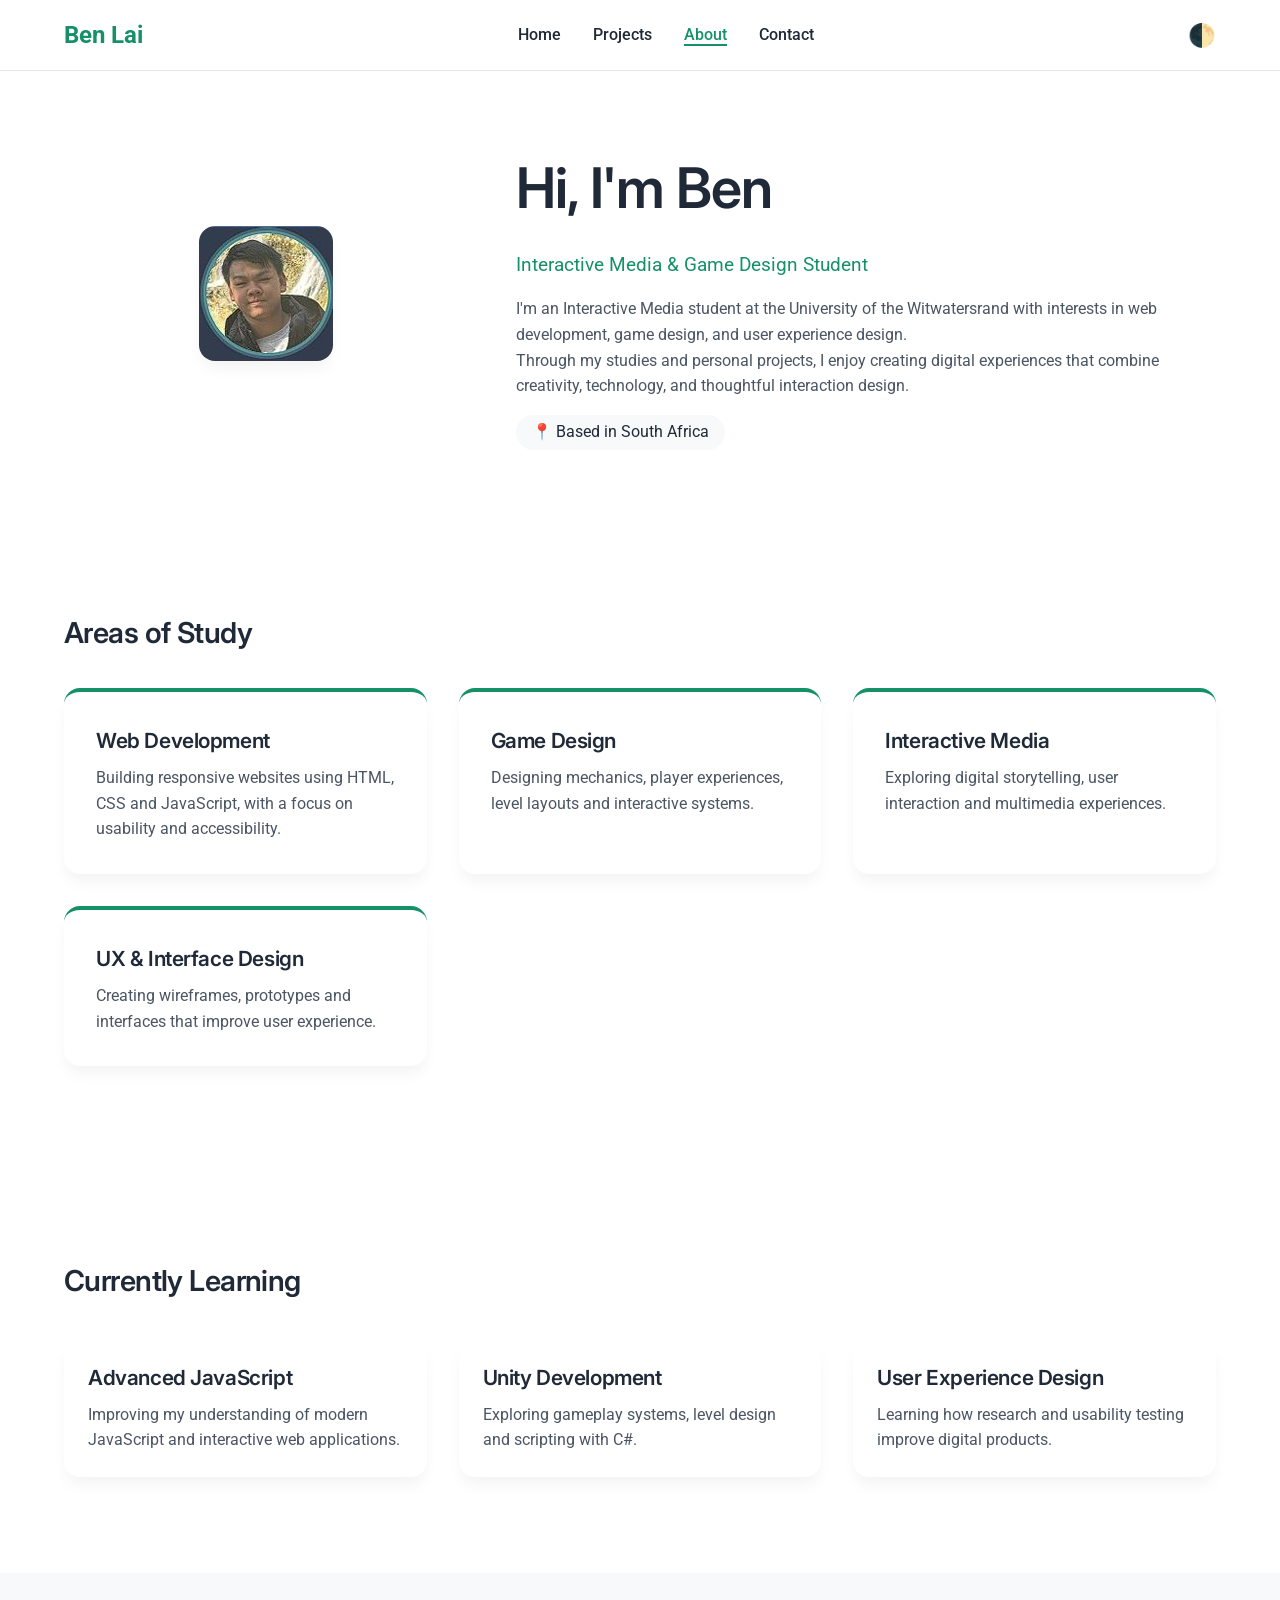
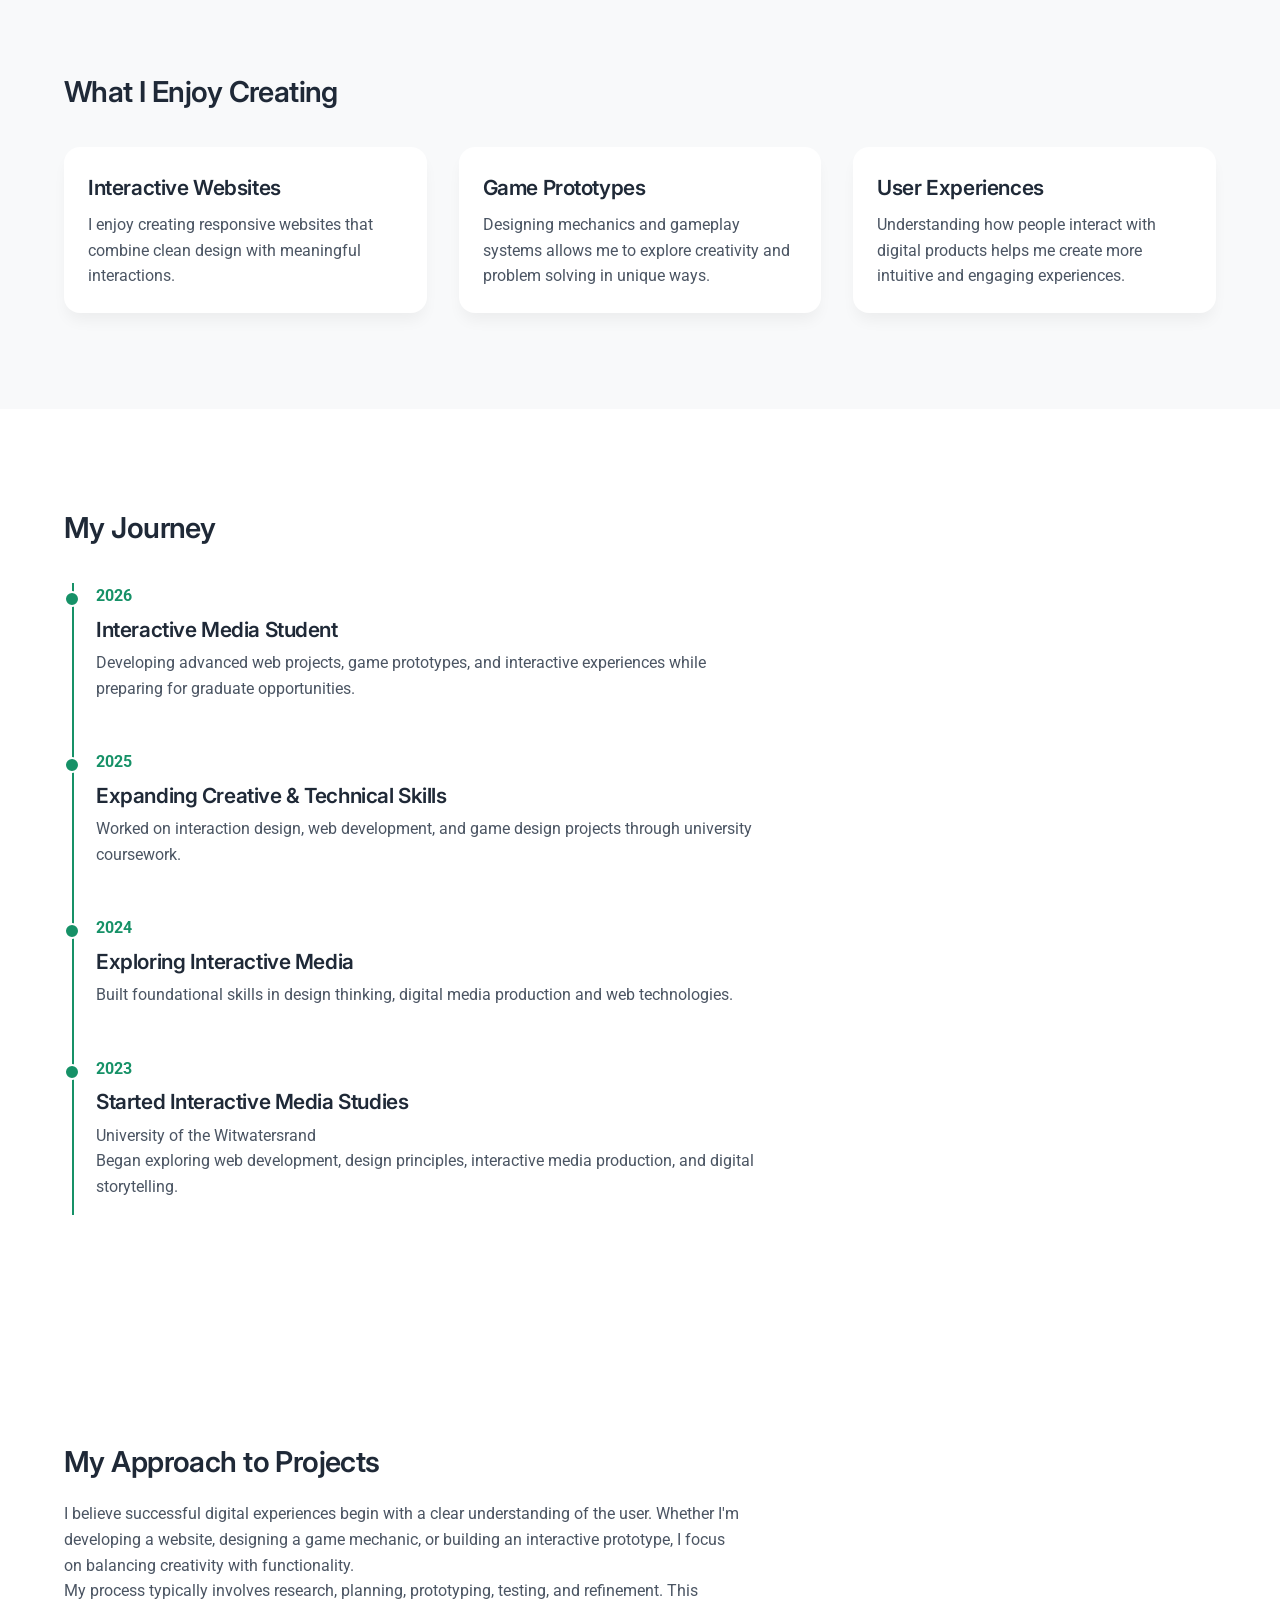
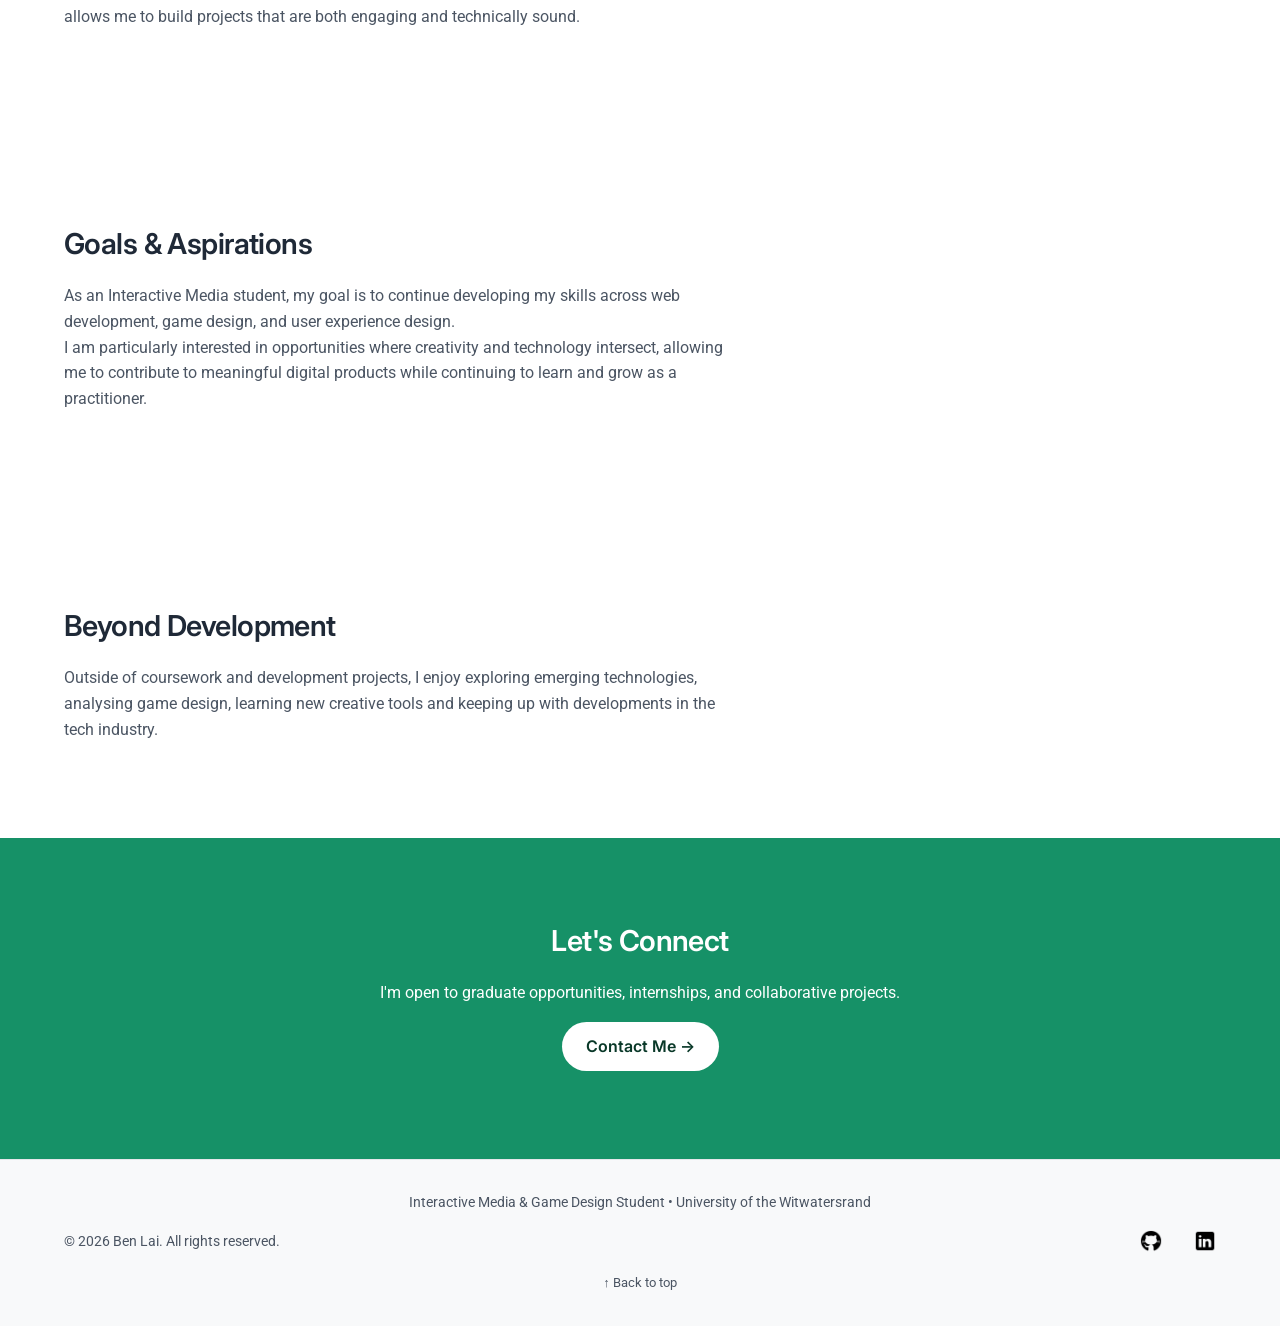
==== pages/about.html @ f7ddaa35 "local web upload" ====
<!doctype html>
<html lang="en">
  <head>
    <meta charset="UTF-8" />
    <meta name="viewport" content="width=device-width, initial-scale=1.0" />
    <meta
      name="description"
      content="Ben Lai – Interactive Media & Game Design student at Wits. Learn about my background, creative interests, approach, and goals."
    />
    <title>Ben Lai | About</title>
    <link
      href="https://fonts.googleapis.com/css2?family=Inter:opsz,wght@14..32,300..700&family=Roboto:wght@300;400;500;700&display=swap"
      rel="stylesheet"
    />
    <link rel="stylesheet" href="../css/style.css" />
  </head>
  <body>
    <div id="nav-placeholder"></div>

    <main>
      <section class="about-hero">
        <div class="container">
          <div class="about-grid">
            <div class="about-image">
              <img
                src="../assets/images/profile.jpg"
                alt="Ben Lai portrait"
                loading="eager"
              />
            </div>
            <div class="about-text">
              <h1>Hi, I'm Ben</h1>
              <p class="about-tagline">
                Interactive Media & Game Design Student
              </p>
              <p>
                I'm an Interactive Media student at the University of the
                Witwatersrand with interests in web development, game design,
                and user experience design.
              </p>
              <p>
                Through my studies and personal projects, I enjoy creating
                digital experiences that combine creativity, technology, and
                thoughtful interaction design.
              </p>
              <div class="location">📍 Based in South Africa</div>
            </div>
          </div>
        </div>
      </section>

      <section class="skills-detail">
        <div class="container">
          <h2>Areas of Study</h2>
          <div class="skills-grid">
            <article class="skill-card">
              <h3>Web Development</h3>
              <p>
                Building responsive websites using HTML, CSS and JavaScript,
                with a focus on usability and accessibility.
              </p>
            </article>
            <article class="skill-card">
              <h3>Game Design</h3>
              <p>
                Designing mechanics, player experiences, level layouts and
                interactive systems.
              </p>
            </article>
            <article class="skill-card">
              <h3>Interactive Media</h3>
              <p>
                Exploring digital storytelling, user interaction and multimedia
                experiences.
              </p>
            </article>
            <article class="skill-card">
              <h3>UX & Interface Design</h3>
              <p>
                Creating wireframes, prototypes and interfaces that improve user
                experience.
              </p>
            </article>
          </div>
        </div>
      </section>

      <section class="currently-learning">
        <div class="container">
          <h2>Currently Learning</h2>
          <div class="interests-grid">
            <article>
              <h3>Advanced JavaScript</h3>
              <p>
                Improving my understanding of modern JavaScript and interactive
                web applications.
              </p>
            </article>
            <article>
              <h3>Unity Development</h3>
              <p>
                Exploring gameplay systems, level design and scripting with C#.
              </p>
            </article>
            <article>
              <h3>User Experience Design</h3>
              <p>
                Learning how research and usability testing improve digital
                products.
              </p>
            </article>
          </div>
        </div>
      </section>

      <section class="creative-interests">
        <div class="container">
          <h2>What I Enjoy Creating</h2>
          <div class="interests-grid">
            <article>
              <h3>Interactive Websites</h3>
              <p>
                I enjoy creating responsive websites that combine clean design
                with meaningful interactions.
              </p>
            </article>
            <article>
              <h3>Game Prototypes</h3>
              <p>
                Designing mechanics and gameplay systems allows me to explore
                creativity and problem solving in unique ways.
              </p>
            </article>
            <article>
              <h3>User Experiences</h3>
              <p>
                Understanding how people interact with digital products helps me
                create more intuitive and engaging experiences.
              </p>
            </article>
          </div>
        </div>
      </section>

      <section class="timeline">
        <div class="container">
          <h2>My Journey</h2>
          <div class="timeline-vertical">
            <div class="timeline-item">
              <span class="timeline-year">2026</span>
              <h3>Interactive Media Student</h3>
              <p>
                Developing advanced web projects, game prototypes, and
                interactive experiences while preparing for graduate
                opportunities.
              </p>
            </div>
            <div class="timeline-item">
              <span class="timeline-year">2025</span>
              <h3>Expanding Creative & Technical Skills</h3>
              <p>
                Worked on interaction design, web development, and game design
                projects through university coursework.
              </p>
            </div>
            <div class="timeline-item">
              <span class="timeline-year">2024</span>
              <h3>Exploring Interactive Media</h3>
              <p>
                Built foundational skills in design thinking, digital media
                production and web technologies.
              </p>
            </div>
            <div class="timeline-item">
              <span class="timeline-year">2023</span>
              <h3>Started Interactive Media Studies</h3>
              <p class="timeline-institution">
                University of the Witwatersrand
              </p>
              <p>
                Began exploring web development, design principles, interactive
                media production, and digital storytelling.
              </p>
            </div>
          </div>
        </div>
      </section>

      <section class="approach">
        <div class="container">
          <h2>My Approach to Projects</h2>
          <p>
            I believe successful digital experiences begin with a clear
            understanding of the user. Whether I'm developing a website,
            designing a game mechanic, or building an interactive prototype, I
            focus on balancing creativity with functionality.
          </p>
          <p>
            My process typically involves research, planning, prototyping,
            testing, and refinement. This allows me to build projects that are
            both engaging and technically sound.
          </p>
        </div>
      </section>

      <section class="career-goals">
        <div class="container">
          <h2>Goals & Aspirations</h2>
          <p>
            As an Interactive Media student, my goal is to continue developing
            my skills across web development, game design, and user experience
            design.
          </p>
          <p>
            I am particularly interested in opportunities where creativity and
            technology intersect, allowing me to contribute to meaningful
            digital products while continuing to learn and grow as a
            practitioner.
          </p>
        </div>
      </section>

      <section class="beyond-code">
        <div class="container">
          <h2>Beyond Development</h2>
          <p>
            Outside of coursework and development projects, I enjoy exploring
            emerging technologies, analysing game design, learning new creative
            tools and keeping up with developments in the tech industry.
          </p>
        </div>
      </section>

      <section class="about-cta">
        <div class="container">
          <h2>Let's Connect</h2>
          <p>
            I'm open to graduate opportunities, internships, and collaborative
            projects.
          </p>
          <a href="contact.html" class="btn btn-primary">Contact Me →</a>
        </div>
      </section>
    </main>

    <footer>
      <div class="container">
        <div class="footer-info">
          Interactive Media & Game Design Student • University of the
          Witwatersrand
        </div>

        <div class="footer-row">
          <div class="footer-copyright">
            © 2026 Ben Lai. All rights reserved.
          </div>
          <div class="footer-social">
            <a
              href="https://github.com/Skyxiao68"
              target="_blank"
              rel="noopener noreferrer"
              aria-label="GitHub"
            >
              <img
                src="../assets/images/icons8-github-50.png"
                alt="GitHub"
                class="social-icon-img"
              />
            </a>
            <a
              href="https://www.linkedin.com/in/ben-lai-390309206/"
              target="_blank"
              rel="noopener noreferrer"
              aria-label="LinkedIn"
            >
              <img
                src="../assets/images/icons8-linkedin-50.png"
                alt="LinkedIn"
                class="social-icon-img"
              />
            </a>
          </div>
        </div>

        <div class="footer-back">
          <a href="#" class="back-to-top">↑ Back to top</a>
        </div>
      </div>
    </footer>

    <script src="../js/script.js"></script>
  </body>
</html>
---- css/style.css ----
/* ---------- RESET & VARIABLES ---------- */
* {
  margin: 0;
  padding: 0;
  box-sizing: border-box;
}

:root {
  --bg-body: #ffffff;
  --bg-surface: #f8f9fa;
  --bg-card: #ffffff;
  --text-primary: #1f2937;
  --text-secondary: #4b5563;
  --border: #e5e7eb;
  --primary: #169167;
  --primary-dark: #093828;
  --primary-light: #2edfa3;
  --shadow: 0 10px 15px -3px rgba(0, 0, 0, 0.05);
  --font-heading: "Inter", sans-serif;
  --font-body: "Roboto", sans-serif;
  --transition: 0.2s ease;
  --section-space: 6rem;
  --section-space-small: 4rem;
}

[data-theme="dark"] {
  --bg-body: #252d32;
  --bg-surface: #2c333a;
  --bg-card: #252d32;
  --text-primary: #f1f5f9;
  --text-secondary: #bcc6cd;
  --border: #334155;
  --shadow: 0 10px 15px -3px rgba(0, 0, 0, 0.3);
}

body {
  background: var(--bg-body);
  color: var(--text-primary);
  font-family: var(--font-body);
  line-height: 1.6;
  transition:
    background var(--transition),
    color var(--transition);
}

.container {
  max-width: 1200px;
  margin: 0 auto;
  padding: 0 24px;
}

/* Typography readability */
p {
  max-width: 75ch;
  color: var(--text-secondary);
}

@media (max-width: 768px) {
  .container {
    padding: 0 16px;
  }
}

h1,
h2,
h3 {
  font-family: var(--font-heading);
  font-weight: 600;
  letter-spacing: -0.02em;
  color: var(--text-primary);
}

h1 {
  font-size: clamp(2rem, 5vw, 3.5rem);
  margin-bottom: 1rem;
}
h2 {
  font-size: 1.8rem;
  margin-bottom: 1rem;
}
h3 {
  font-size: 1.3rem;
  margin-bottom: 0.5rem;
}

a {
  color: var(--primary);
  text-decoration: none;
  transition: color 0.2s;
}
a:hover {
  color: var(--primary-dark);
}

/* Accessibility focus states */
a:focus,
button:focus,
input:focus,
textarea:focus {
  outline: 3px solid var(--primary);
  outline-offset: 2px;
}

/* ---------- NAVIGATION (glass effect) ---------- */
.main-nav {
  position: fixed;
  top: 0;
  left: 0;
  width: 100%;
  background: rgba(255, 255, 255, 0.85);
  backdrop-filter: blur(12px);
  border-bottom: 1px solid var(--border);
  padding: 1rem 0;
  top: 0;
  z-index: 1000;
}

[data-theme="dark"] .main-nav {
  background: #252d32;
}

body {
  padding-top: 80px;
}

/* On mobile, reduce padding */
@media (max-width: 768px) {
  body {
    padding-top: 70px;
  }
}

.nav-container {
  display: flex;
  justify-content: space-between;
  align-items: center;
  flex-wrap: wrap;
  gap: 1rem;
}
.logo a {
  font-size: 1.5rem;
  font-weight: 700;
  color: var(--primary);
}
.nav-links {
  display: flex;
  gap: 2rem;
  list-style: none;
}
.nav-links a {
  font-weight: 500;
  color: var(--text-primary);
}
.nav-links a.active {
  color: var(--primary);
  border-bottom: 2px solid var(--primary);
}
.theme-toggle {
  background: none;
  border: none;
  font-size: 1.4rem;
  cursor: pointer;
  color: var(--text-primary);
}

/* ---------- BUTTONS (with shadow) ---------- */
.btn,
.btn-primary,
.btn-secondary,
.btn-outline {
  position: relative;
  overflow: hidden;
  display: inline-block;
  padding: 12px 24px;
  border-radius: 40px;
  font-weight: 600;
  transition: all 0.3s ease;
  cursor: pointer;
  border: none;
  font-family: var(--font-heading);
}
.btn-primary {
  background: var(--primary);
  color: #0a2e1f;
}
.btn-primary:hover:not(:disabled) {
  background: var(--primary-dark);
  transform: translateY(-3px);
  box-shadow: 0 12px 24px rgba(46, 223, 163, 0.3);
}
.btn-secondary {
  background: transparent;
  border: 2px solid var(--primary);
  color: var(--primary);
}
.btn-secondary:hover {
  background: var(--primary);
  color: white;
  transform: translateY(-2px);
}
.btn-outline {
  border: 1px solid var(--border);
  background: transparent;
  color: var(--text-primary);
}
.btn-light {
  background: white;
  color: var(--primary);
}

/* ---------- HERO (reduced height) ---------- */
.hero {
  min-height: 90vh;
  display: flex;
  align-items: center;
  background: linear-gradient(
    135deg,
    var(--bg-surface) 0%,
    var(--bg-body) 100%
  );
  position: relative;
}
.hero .container {
  display: flex;
  flex-wrap: wrap;
  gap: 3rem;
  align-items: center;
}
.hero-content {
  flex: 1;
}
.hero-image {
  flex: 1;
  text-align: center;
}
.hero-image img {
  max-width: 100%;
  border-radius: 2rem;
  box-shadow: 0 25px 50px rgba(0, 0, 0, 0.15);
  transition: transform 0.4s ease;
}
.hero-image img:hover {
  transform: scale(1.03);
}
.hero-badge {
  display: inline-block;
  background: var(--primary-light);
  color: var(--primary-dark);
  padding: 4px 12px;
  border-radius: 40px;
  font-size: 0.8rem;
  margin-bottom: 1rem;
}
.hero-subtitle {
  font-size: 1.5rem;
  color: var(--primary);
  margin-bottom: 1rem;
}
.hero-description {
  font-size: 1.1rem;
  margin: 1rem 0;
  color: var(--text-secondary);
}
.tech-stack {
  display: flex;
  flex-wrap: wrap;
  gap: 0.5rem;
  margin-top: 1.5rem;
}
.tech-stack span {
  background: var(--bg-surface);
  border: 1px solid var(--border);
  padding: 0.3rem 1rem;
  border-radius: 30px;
  font-size: 0.8rem;
}
.scroll-indicator {
  position: absolute;
  bottom: 2rem;
  left: 50%;
  transform: translateX(-50%);
  animation: bounce 1.5s infinite;
  color: var(--text-secondary);
  font-size: 1.5rem;
}
@keyframes bounce {
  0%,
  100% {
    transform: translateX(-50%) translateY(0);
  }
  50% {
    transform: translateX(-50%) translateY(10px);
  }
}

/* ---------- SKILLS & CARDS (with border-top) ---------- */
.skills,
.featured,
.skills-detail,
.timeline,
.contact-section,
.contact-intro,
.availability,
.faq,
.about-cta,
.projects-cta,
.beyond-code {
  padding: var(--section-space) 0;
}
.skills-grid {
  display: grid;
  grid-template-columns: repeat(auto-fit, minmax(280px, 1fr));
  gap: 2rem;
  margin-top: 2rem;
}
.skill-card {
  background: var(--bg-card);
  padding: 2rem;
  border-radius: 1rem;
  border-top: 4px solid var(--primary);
  box-shadow: var(--shadow);
  transition: all 0.3s ease;
}
.skill-card:hover {
  transform: translateY(-8px);
  box-shadow: 0 20px 35px rgba(0, 0, 0, 0.08);
}
.skill-icon {
  font-size: 2.5rem;
  margin-bottom: 1rem;
}

/* ---------- PROJECT GRID (polished cards) ---------- */
.project-grid {
  display: grid;
  grid-template-columns: repeat(auto-fill, minmax(300px, 1fr));
  gap: 2rem;
  margin-top: 2rem;
}
.project-card {
  background: var(--bg-card);
  border-radius: 1.25rem;
  overflow: hidden;
  box-shadow: var(--shadow);
  border: 1px solid var(--border);
  border-top: 4px solid var(--primary);
  transition: all 0.3s ease;
}
.project-card:hover {
  transform: translateY(-10px);
  box-shadow: 0 20px 40px rgba(0, 0, 0, 0.12);
}
.project-card img {
  width: 100%;
  height: 200px;
  object-fit: cover;
}
.project-card .content {
  padding: 1.5rem;
  display: flex;
  flex-direction: column;
  height: 100%;
}
.project-card h3 {
  margin-bottom: 0.5rem;
}
.project-card p {
  color: var(--text-secondary);
  font-size: 0.9rem;
  margin-bottom: 1rem;
}
.tech-tags {
  display: flex;
  flex-wrap: wrap;
  gap: 0.5rem;
  margin-bottom: 1rem;
}
.tech-tag {
  background: rgba(46, 223, 163, 0.15);
  padding: 0.2rem 0.8rem;
  border-radius: 30px;
  font-size: 0.7rem;
  color: var(--primary);
}
.project-links {
  display: flex;
  gap: 1rem;
  margin-top: auto;
}
.project-links a {
  font-size: 0.85rem;
  font-weight: 500;
}

/* ---------- FILTER BUTTONS ---------- */
.filter-buttons {
  display: flex;
  justify-content: center;
  flex-wrap: wrap;
  gap: 0.8rem;
  margin-bottom: 2rem;
}
.filter-btn {
  background: var(--bg-surface);
  border: 1px solid var(--border);
  padding: 0.5rem 1.2rem;
  border-radius: 40px;
  cursor: pointer;
  font-weight: 500;
  color: var(--text-primary);
}
.filter-btn.active {
  background: var(--primary);
  color: #0a2e1f;
  border-color: var(--primary);
}

/* ---------- PAGE HEADERS ---------- */
.page-header {
  padding: 7rem 0 4rem;
  text-align: center;
  background: var(--bg-surface);
}
.page-header p {
  margin: 0 auto;
  color: var(--text-secondary);
}

.section-header {
  display: flex;
  justify-content: space-between;
  align-items: center;
  margin-bottom: 2rem;
}
.section-header h2 {
  margin-bottom: 0;
}

/* ---------- ABOUT PAGE ---------- */
.about-hero {
  padding: 4rem 0;
}
.about-grid {
  display: flex;
  flex-wrap: wrap;
  gap: 3rem;
  align-items: center;
}
.about-image {
  flex: 1;
  text-align: center;
}
.about-image img {
  max-width: 280px;
  border-radius: 1rem;
  box-shadow: var(--shadow);
}
.about-text {
  flex: 2;
  max-width: 700px;
}
.about-tagline {
  font-size: 1.2rem;
  color: var(--primary);
  margin-bottom: 1rem;
}
.location {
  margin-top: 1rem;
  display: inline-block;
  background: var(--bg-surface);
  padding: 0.3rem 1rem;
  border-radius: 30px;
}
.timeline-vertical {
  position: relative;
  margin-top: 2rem;
  padding-left: 2rem;
}
.timeline-vertical::before {
  content: "";
  position: absolute;
  left: 8px;
  top: 0;
  bottom: 0;
  width: 2px;
  background: var(--primary);
}
.timeline-item {
  margin-bottom: 2rem;
  position: relative;
  padding-bottom: 1rem;
}
.timeline-item::before {
  content: "";
  position: absolute;
  left: -2rem;
  top: 0.5rem;
  width: 12px;
  height: 12px;
  border-radius: 50%;
  background: var(--primary);
  border: 2px solid var(--bg-body);
}
.timeline-year {
  font-weight: 700;
  color: var(--primary);
  display: inline-block;
  margin-bottom: 0.25rem;
}
.timeline-item h3 {
  margin-bottom: 0.25rem;
}

/* ---------- CONTACT PAGE ---------- */
.contact-grid {
  display: grid;
  grid-template-columns: 1fr 0.8fr;
  gap: 3rem;
}
.form-group {
  margin-bottom: 1.2rem;
}
label {
  display: block;
  margin-bottom: 0.4rem;
  font-weight: 500;
}
input,
textarea {
  width: 100%;
  padding: 0.75rem;
  background: var(--bg-surface);
  border: 1px solid var(--border);
  border-radius: 0.5rem;
  color: var(--text-primary);
}
.error-message {
  color: #e5484d;
  font-size: 0.75rem;
  margin-top: 0.25rem;
}
.form-feedback {
  margin-top: 1rem;
  font-weight: 500;
}
.info-item {
  display: flex;
  gap: 1rem;
  margin-bottom: 1.5rem;
}
.info-icon {
  font-size: 1.4rem;
}
.social-links {
  margin-top: 2rem;
}
.social-links a {
  display: inline-block;
  margin-right: 1rem;
  font-weight: 500;
}

/* ---------- CTA SECTIONS ---------- */
.cta,
.about-cta,
.projects-cta,
.contact-cta {
  background: var(--primary);
  text-align: center;
  padding: 5rem 0;
}
.cta h2,
.cta p,
.about-cta h2,
.about-cta p,
.projects-cta h2,
.projects-cta p,
.contact-cta h2,
.contact-cta p {
  color: white;
}
.cta p,
.about-cta p,
.projects-cta p,
.contact-cta p {
  margin-left: auto;
  margin-right: auto;
  text-align: center;
}
.cta .btn-light,
.about-cta .btn-primary,
.projects-cta .btn-primary,
.contact-cta .btn-primary {
  background: white;
  color: var(--primary-dark);
  margin-top: 1rem;
}
.cta .btn-light:hover,
.about-cta .btn-primary:hover,
.projects-cta .btn-primary:hover,
.contact-cta .btn-primary:hover {
  transform: translateY(-2px);
}

/* ---------- FOOTER ---------- */
footer {
  background: var(--bg-surface);
  border-top: 1px solid var(--border);
  padding: 2rem 0;
}

.footer-row {
  display: flex;
  justify-content: space-between;
  align-items: center;
  flex-wrap: wrap;
  gap: 1rem;
  margin-bottom: 1rem;
}

.footer-copyright {
  font-size: 0.9rem;
  color: var(--text-secondary);
}

.footer-social a {
  margin-left: 1rem;
  font-size: 0.9rem;
  color: var(--text-secondary);
  transition: color 0.2s;
}
.footer-social a:hover {
  color: var(--primary);
}

.footer-info {
  text-align: center;
  font-size: 0.85rem;
  color: var(--text-secondary);
  margin-bottom: 1rem;
}

.footer-back {
  text-align: center;
}
.back-to-top {
  font-size: 0.8rem;
  color: var(--text-secondary);
}
.back-to-top:hover {
  color: var(--primary);
}
/* Mobile footer rearrangement for screens < 424px */
@media (max-width: 423px) {
  footer .container {
    display: flex;
    flex-direction: column;
    gap: 1rem;
    text-align: center;
  }

  .footer-info {
    order: 1;
    margin-bottom: 0;
  }

  .footer-row {
    order: 2;
    display: flex;
    flex-direction: column;
    gap: 0.5rem;
    justify-content: center;
  }

  .footer-row .footer-social {
    order: 1;
  }

  .footer-row .footer-copyright {
    order: 2;
  }

  .footer-back {
    order: 3;
  }

  /* Optional: keep social links inline */
  .footer-social a {
    margin: 0 0.75rem;
  }
}
/* ---------- NEW SECTIONS (Home, Projects, About, Contact) ---------- */
.about-preview,
.current-focus,
.academic-projects,
.philosophy,
.creative-interests,
.currently-learning,
.approach,
.career-goals,
.beyond-code,
.contact-intro,
.availability,
.faq {
  padding: var(--section-space) 0;
}
.about-preview,
.creative-interests,
.contact-intro,
.faq,
.current-focus {
  background: var(--bg-surface);
}
.focus-grid,
.project-highlights,
.interest-grid,
.interests-grid,
.categories-grid,
.process-grid,
.future-grid {
  display: grid;
  grid-template-columns: repeat(auto-fit, minmax(240px, 1fr));
  gap: 2rem;
  margin-top: 2rem;
}
.focus-grid article,
.project-highlights article,
.interest-grid article,
.interests-grid article,
.categories-grid article,
.process-grid article,
.future-grid article {
  background: var(--bg-card);
  padding: 1.5rem;
  border-radius: 1rem;
  box-shadow: var(--shadow);
  transition: all 0.3s ease;
}
.focus-grid article:hover,
.project-highlights article:hover,
.interest-grid article:hover,
.interests-grid article:hover,
.categories-grid article:hover,
.process-grid article:hover,
.future-grid article:hover {
  transform: translateY(-4px);
}
.section-label {
  display: inline-block;
  font-size: 0.85rem;
  text-transform: uppercase;
  letter-spacing: 0.1em;
  color: var(--primary);
  margin-bottom: 1rem;
}
.featured-project {
  padding: 5rem 0;
  background: var(--bg-surface);
}
.featured-content {
  display: flex;
  flex-wrap: wrap;
  gap: 3rem;
  align-items: center;
}
.featured-text {
  flex: 2;
}
.featured-text ul {
  margin-top: 1rem;
  list-style: disc;
  padding-left: 1.5rem;
  color: var(--text-secondary);
}
.featured-image {
  flex: 1;
}
.featured-image img {
  width: 100%;
  border-radius: 1rem;
  box-shadow: var(--shadow);
}
.technologies {
  padding: 5rem 0;
  background: var(--bg-surface);
}
.tech-list {
  display: flex;
  flex-wrap: wrap;
  gap: 0.8rem;
  margin-top: 1.5rem;
}
.tech-list span {
  background: var(--bg-card);
  border: 1px solid var(--border);
  padding: 0.4rem 1rem;
  border-radius: 40px;
  font-size: 0.9rem;
  transition: all 0.2s;
}
.tech-list span:hover {
  border-color: var(--primary);
  color: var(--primary);
}
.faq details {
  background: var(--bg-card);
  border: 1px solid var(--border);
  border-radius: 0.75rem;
  padding: 1rem;
  margin-bottom: 1rem;
}
.faq summary {
  font-weight: 600;
  cursor: pointer;
  color: var(--text-primary);
}
.faq p {
  margin-top: 0.75rem;
  padding-left: 1rem;
}

/* ---------- RESPONSIVE ---------- */
@media (max-width: 768px) {
  .skills-grid,
  .focus-grid,
  .project-highlights,
  .interest-grid,
  .interests-grid,
  .categories-grid,
  .process-grid,
  .future-grid 
  
  {
    grid-template-columns: 1fr;
    
  }
  .contact-grid {
    grid-template-columns: 1fr;
  }
  .nav-links {
    gap: 1rem;
    flex-wrap: wrap;
    justify-content: center;
  }
  .section-header {
    flex-direction: column;
    text-align: center;
  }
  .view-all {
    display: none;
  }
  .mobile-view-all {
    display: block;
    text-align: center;
    margin-top: 2rem;
  }
  .featured-content {
    flex-direction: column;
  }
  .skills,
  .featured,
  .skills-detail,
  .timeline,
  .contact-section,
  .contact-intro,
  .availability,
  .faq,
  .about-cta,
  .projects-cta,
  .beyond-code {
    padding: var(--section-space-small) 0;
  }
  .page-header {
    padding: 5rem 0 2rem;
  }
  .about-hero {
    padding: 2rem 0;
  }
  .about-grid {
    flex-direction: column;
    text-align: center;
    gap: 1.5rem;
  }
  .about-image {
    order: 1;
  }
  .about-image img {
    max-width: 180px;
    width: 70%;
    margin: 0 auto;
  }
  .about-text {
    order: 2;
    max-width: 100%;
  }
  .about-text h1 {
    font-size: 1.8rem;
    margin-bottom: 0.5rem;
  }
  .about-tagline {
    font-size: 1rem;
    margin-bottom: 0.75rem;
  }
  .about-text p {
    font-size: 0.9rem;
    line-height: 1.5;
    margin-bottom: 0.75rem;
  }
  .location {
    display: inline-block;
    margin-top: 0.5rem;
    font-size: 0.85rem;
  }
}
@media (min-width: 769px) {
  .mobile-view-all {
    display: none;
  }
}

/* Mobile hero improvements */
@media (max-width: 768px) {
  .hero {
    min-height: auto;
    padding: 6rem 0 4rem;
  }

  .hero .container {
    flex-direction: column;
    text-align: center;
    gap: 2rem;
  }

  .hero-content {
    order: 2;
  }

  .hero-image {
    order: 1;
    margin-bottom: 1rem;
  }

  .hero-image img {
    max-width: 80%;
    margin: 0 auto;
  }

  .hero-badge {
    font-size: 0.75rem;
  }

  h1 {
    font-size: 2rem;
  }

  .hero-subtitle {
    font-size: 1.2rem;
  }

  .hero-description {
    font-size: 1rem;
    margin: 1rem 0;
  }

  .hero-buttons {
    display: flex;
    flex-direction: column;
    gap: 0.8rem;
    align-items: center;
  }

  .hero-buttons .btn {
    width: 80%;
    text-align: center;
  }

  .tech-stack {
    justify-content: center;
    gap: 0.5rem;
  }

  .scroll-indicator {
    display: none; /* hides bouncing arrow on mobile */
  }
}

/* ---------- MOBILE MENU STYLES ---------- */
.hamburger {
  display: none;
  flex-direction: column;
  justify-content: space-around;
  width: 30px;
  height: 24px;
  background: transparent;
  border: none;
  cursor: pointer;
  padding: 0;
  z-index: 1100;
}

.hamburger-line {
  width: 100%;
  height: 2px;
  background: var(--text-primary);
  transition: all 0.3s ease;
}

.nav-actions {
  display: flex;
  align-items: center;
  gap: 1rem;
}

.desktop-nav {
  display: flex;
}

.mobile-menu {
  position: fixed;
  top: 0;
  right: -100%;
  width: 80%;
  max-width: 300px;
  height: auto;
  min-height: 100%;
  background: var(--bg-card);
  box-shadow: -5px 0 20px rgba(0, 0, 0, 0.1);
  z-index: 1050;
  transition: right 0.3s ease;
  padding: 5rem 2rem 2rem;
  /* Remove overflow-y: auto */
  overflow-y: visible;
  display: flex;
  flex-direction: column;
  justify-content: flex-start;
}

.mobile-menu.open {
  right: 0;
}

.mobile-nav-links {
  list-style: none;
  display: flex;
  flex-direction: column;
  gap: 1.5rem;
  margin: 0;
  padding: 0;
}

.mobile-nav-links a {
  font-size: 1.2rem;
  font-weight: 500;
  color: var(--text-primary);
  display: block;
  padding: 0.5rem 0;
}

.mobile-nav-links a.active {
  color: var(--primary);
}

/* Prevent body scroll when menu open, but menu itself doesn't scroll */
body.menu-open {
  overflow: hidden;
}

/* Responsive: show hamburger and hide desktop nav on mobile */
@media (max-width: 768px) {
  .desktop-nav {
    display: none;
  }
  .hamburger {
    display: flex;
  }
}

/* Small screens adjustment */
@media (max-width: 480px) {
  .mobile-menu {
    width: 85%;
    padding: 4rem 1.5rem 1.5rem;
  }
  .mobile-nav-links {
    gap: 1.2rem;
  }
}
/* Floating Back to Top Button */
.scroll-top-btn {
  position: fixed;
  bottom: 2rem;
  right: 2rem;
  width: 50px;
  height: 50px;
  border-radius: 50%;
  background-color: var(--primary);
  color: white;
  border: none;
  font-size: 1.8rem;
  font-weight: bold;
  cursor: pointer;
  display: flex;
  align-items: center;
  justify-content: center;
  box-shadow: 0 4px 12px rgba(0, 0, 0, 0.2);
  transition: all 0.3s ease;
  z-index: 1100;
  opacity: 0.9;
}

.scroll-top-btn:hover {
  background-color: var(--primary-dark);
  transform: translateY(-4px);
  opacity: 1;
}

/* On mobile, adjust size and position */
@media (max-width: 768px) {
  .scroll-top-btn {
    width: 44px;
    height: 44px;
    font-size: 1.5rem;
    bottom: 1.5rem;
    right: 1.5rem;
  }
}

.footer-social {
  display: flex;
  gap: 1rem;
  align-items: center;
}

.social-icon-img {
  width: 22px;
  height: 22px;
  display: block;
  transition:
    transform 0.2s ease,
    opacity 0.2s ease;
  filter: brightness(
    0.4
  ); /* makes dark icons look like muted text – optional */
}

.social-icon-img:hover {
  transform: translateY(-2px);
  opacity: 0.8;
}

/* For dark mode, you might want to invert or adjust brightness */
[data-theme="dark"] .social-icon-img {
  filter: brightness(1.2);
}

/* Larger social icons for the "Connect With Me" section */
.contact-info .social-links .social-icon-img {
  width: 36px;
  height: 36px;
  transition: transform 0.2s ease;
}

.contact-info .social-links .social-icon-img:hover {
  transform: scale(1.1);
}
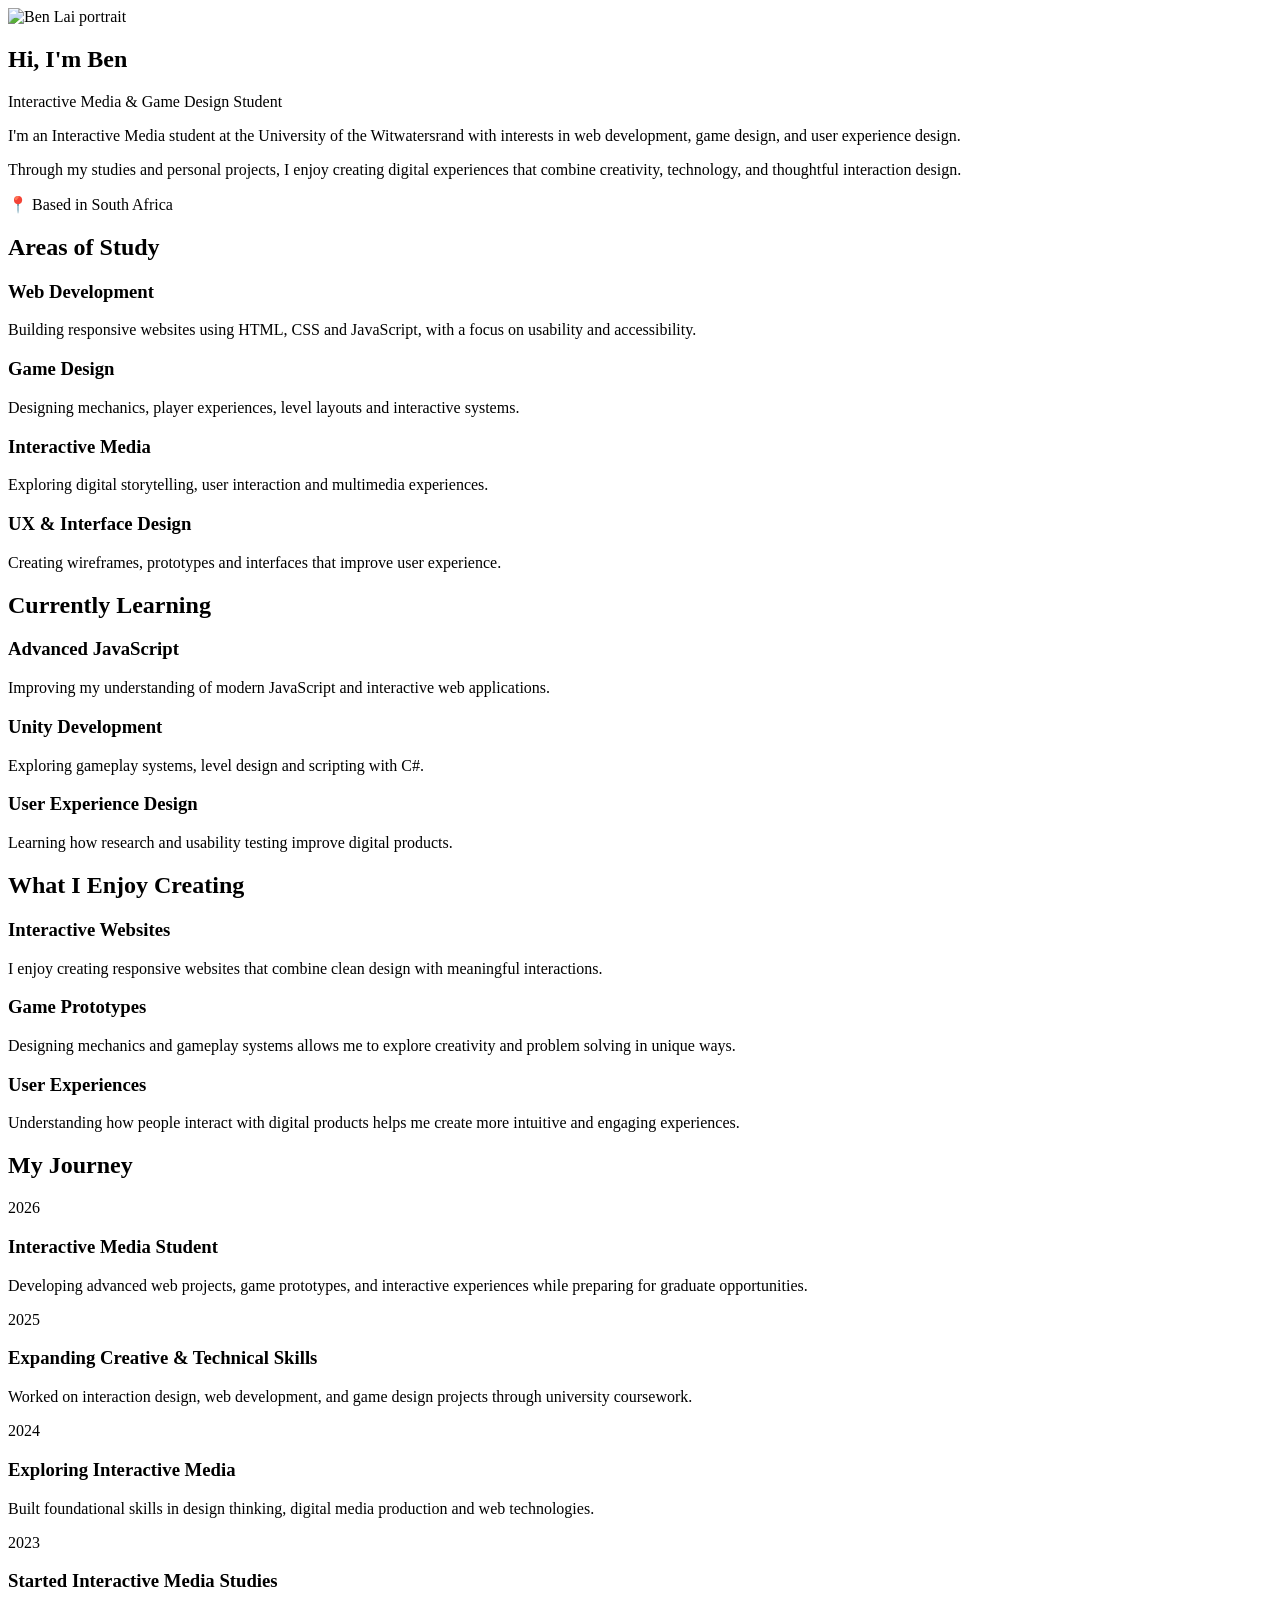
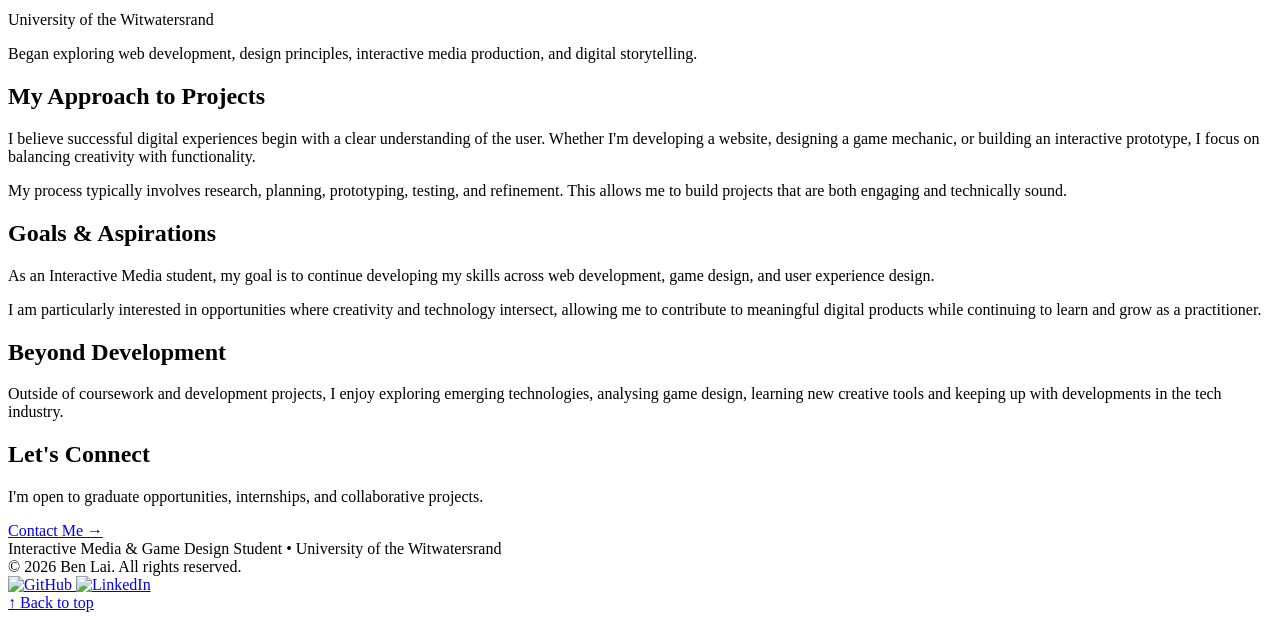
==== commit 2347979b: "fix for deplyment" ====
--- a/pages/about.html
+++ b/pages/about.html
@@ -12,7 +12,7 @@
       href="https://fonts.googleapis.com/css2?family=Inter:opsz,wght@14..32,300..700&family=Roboto:wght@300;400;500;700&display=swap"
       rel="stylesheet"
     />
-    <link rel="stylesheet" href="../css/style.css" />
+    <link rel="stylesheet" href="/portfolio/css/style.css" />
   </head>
   <body>
     <div id="nav-placeholder"></div>
@@ -23,7 +23,7 @@
           <div class="about-grid">
             <div class="about-image">
               <img
-                src="../assets/images/profile.jpg"
+                src="/portfolio/assets/images/profile.jpg"
                 alt="Ben Lai portrait"
                 loading="eager"
               />
@@ -238,7 +238,7 @@
             I'm open to graduate opportunities, internships, and collaborative
             projects.
           </p>
-          <a href="contact.html" class="btn btn-primary">Contact Me →</a>
+          <a href="/portfolio/pages/contact.html" class="btn btn-primary">Contact Me →</a>
         </div>
       </section>
     </main>
@@ -262,7 +262,7 @@
               aria-label="GitHub"
             >
               <img
-                src="../assets/images/icons8-github-50.png"
+                src="/portfolio/assets/images/icons8-github-50.png"
                 alt="GitHub"
                 class="social-icon-img"
               />
@@ -274,7 +274,7 @@
               aria-label="LinkedIn"
             >
               <img
-                src="../assets/images/icons8-linkedin-50.png"
+                src="/portfolio/assets/images/icons8-linkedin-50.png"
                 alt="LinkedIn"
                 class="social-icon-img"
               />
@@ -288,6 +288,6 @@
       </div>
     </footer>
 
-    <script src="../js/script.js"></script>
+    <script src="/portfolio/js/script.js"></script>
   </body>
 </html>
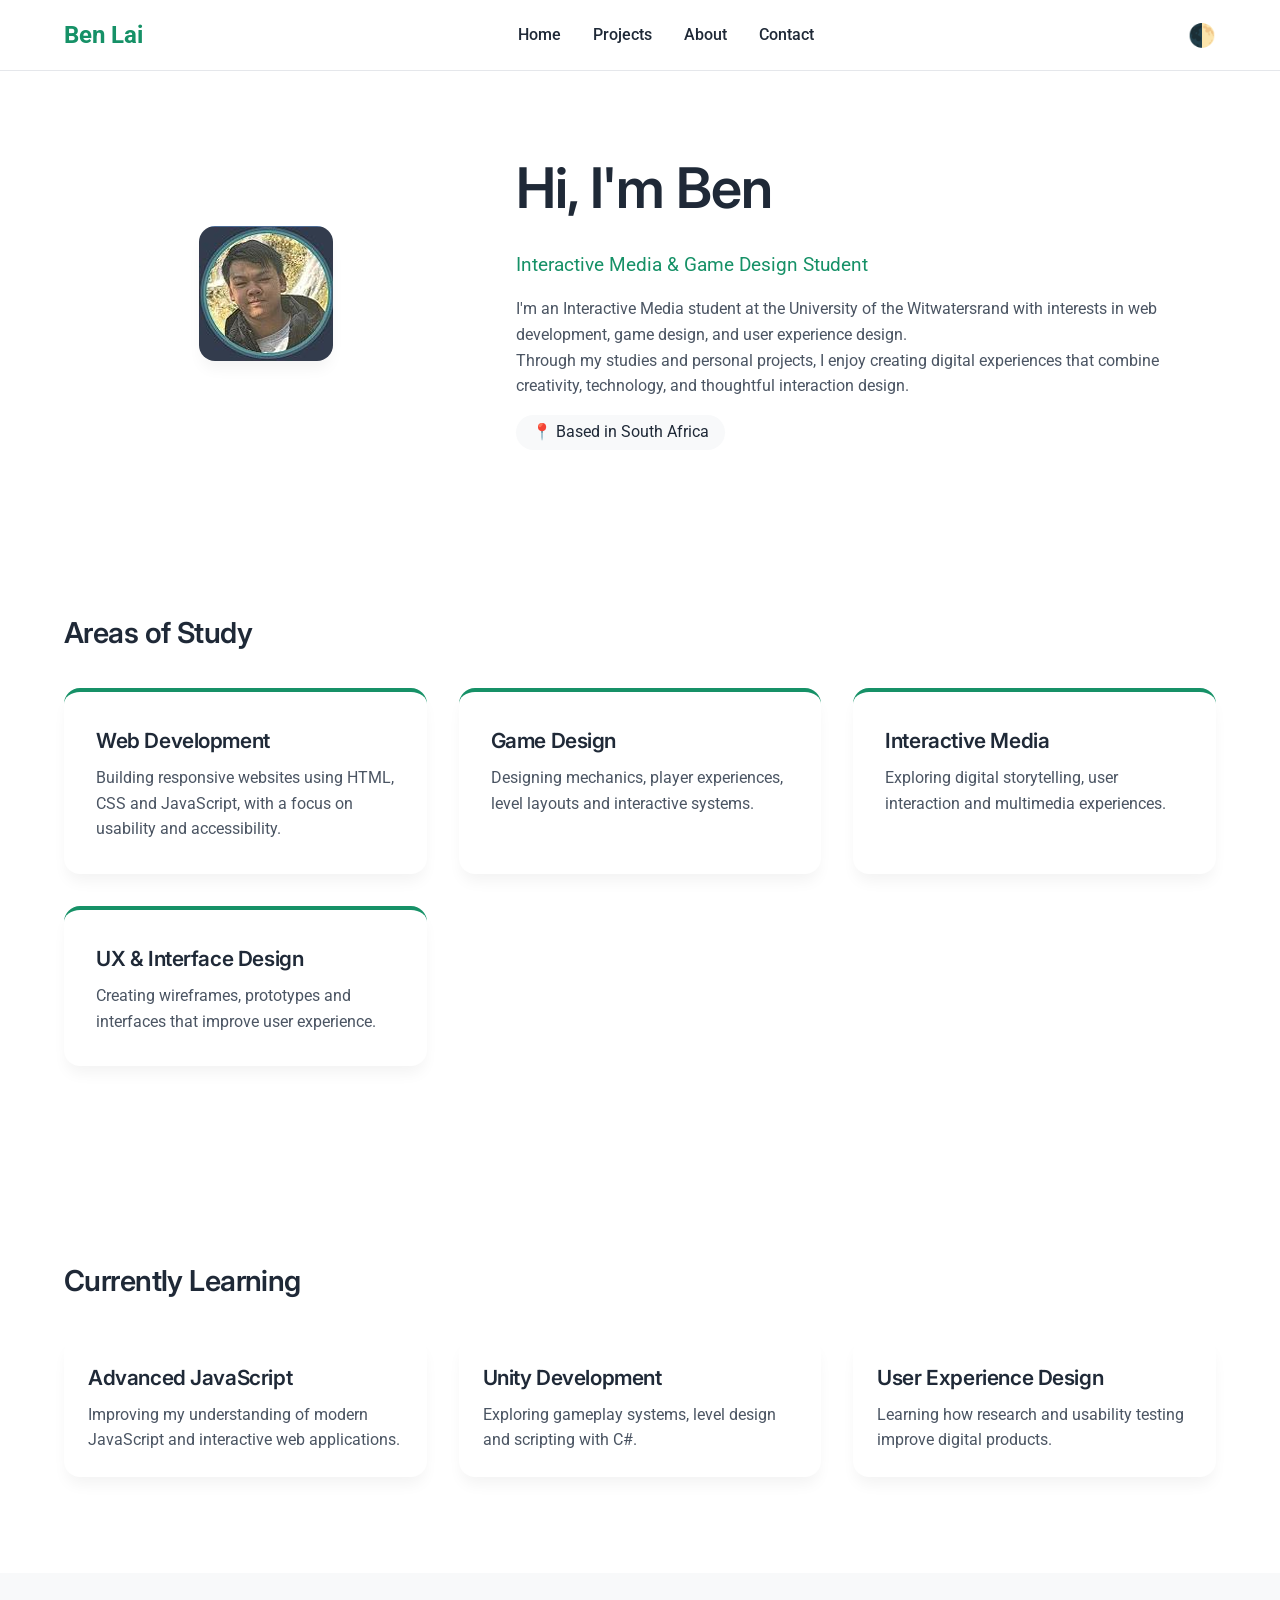
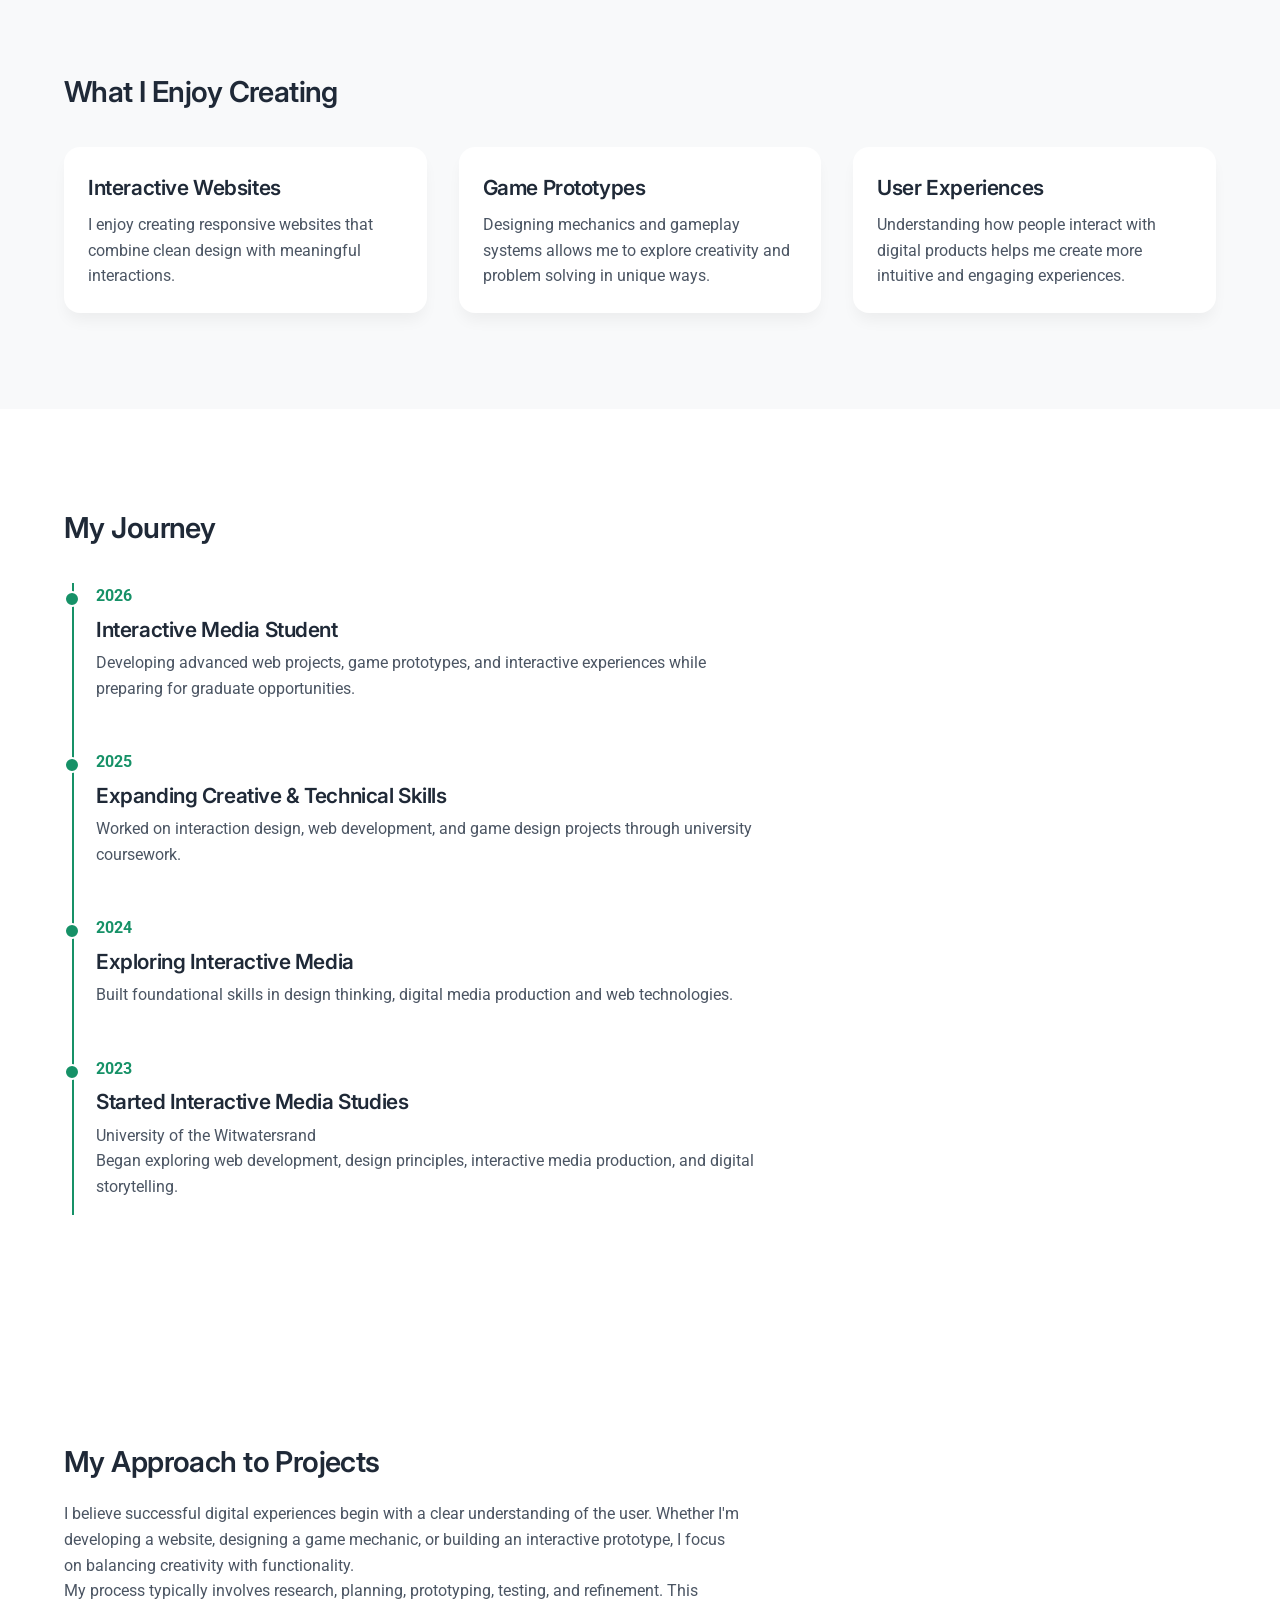
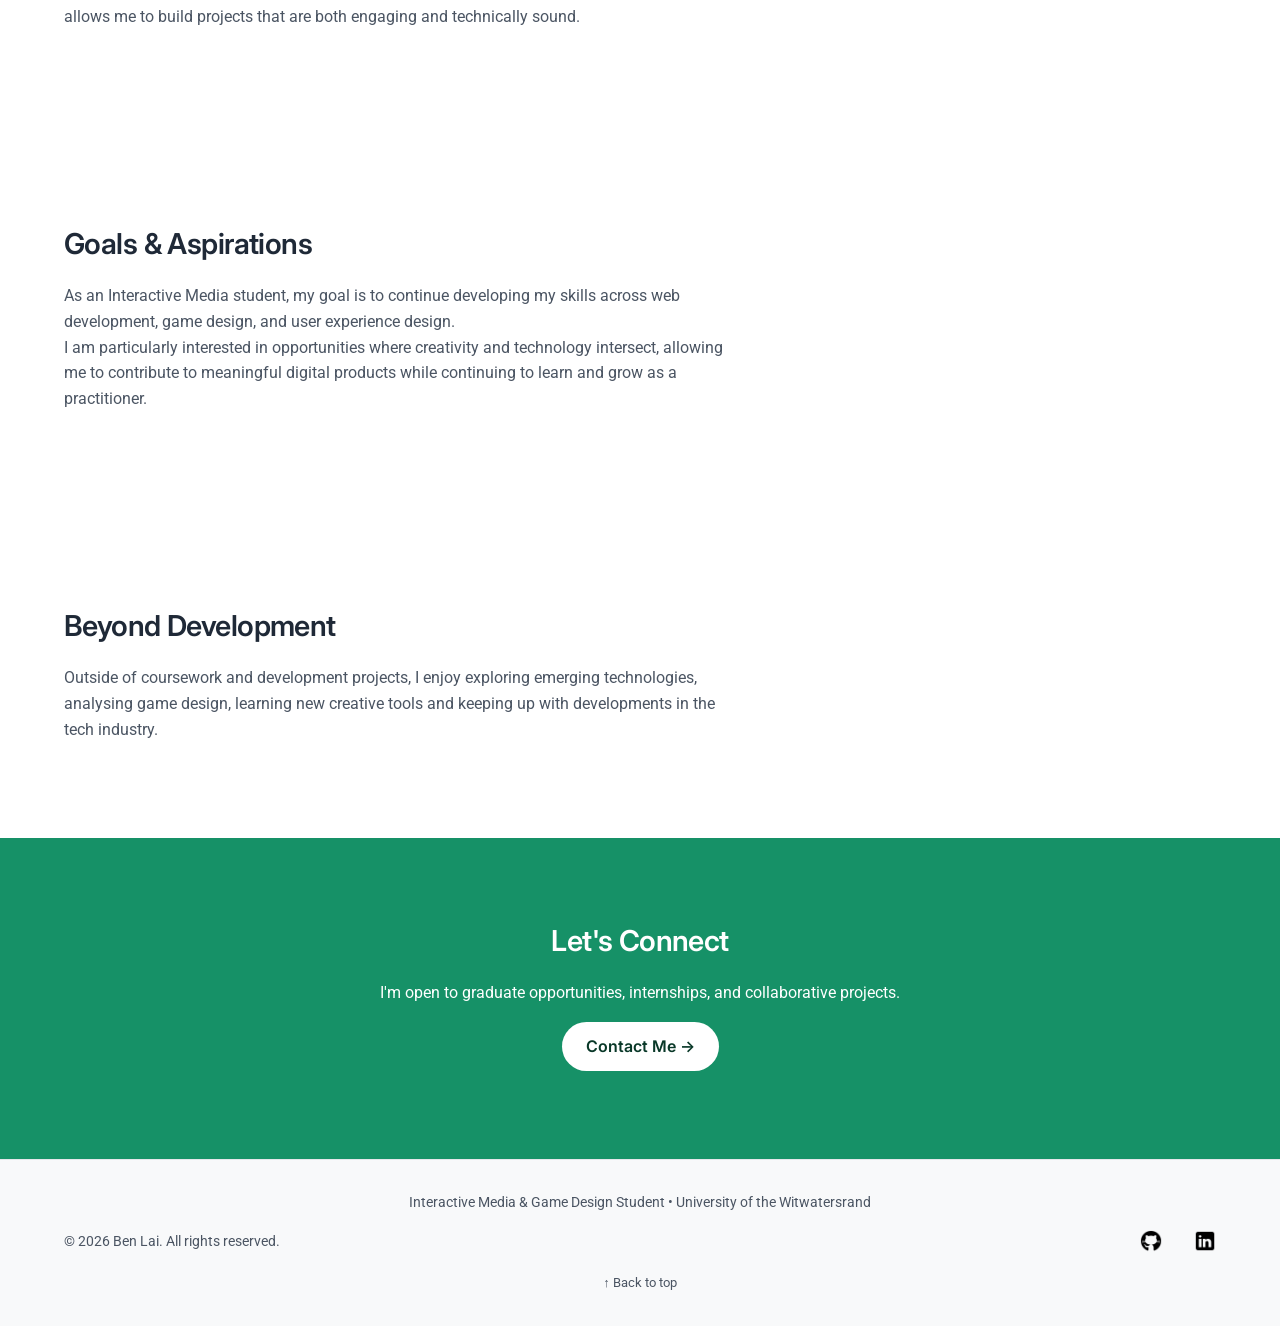
==== commit 8dbf001c: "relative path change" ====
--- a/pages/about.html
+++ b/pages/about.html
@@ -12,7 +12,7 @@
       href="https://fonts.googleapis.com/css2?family=Inter:opsz,wght@14..32,300..700&family=Roboto:wght@300;400;500;700&display=swap"
       rel="stylesheet"
     />
-    <link rel="stylesheet" href="/portfolio/css/style.css" />
+    <link rel="stylesheet" href="../css/style.css" />
   </head>
   <body>
     <div id="nav-placeholder"></div>
@@ -23,7 +23,7 @@
           <div class="about-grid">
             <div class="about-image">
               <img
-                src="/portfolio/assets/images/profile.jpg"
+                src="../assets/images/profile.jpg"
                 alt="Ben Lai portrait"
                 loading="eager"
               />
@@ -238,7 +238,7 @@
             I'm open to graduate opportunities, internships, and collaborative
             projects.
           </p>
-          <a href="/portfolio/pages/contact.html" class="btn btn-primary">Contact Me →</a>
+          <a href="../pages/contact.html" class="btn btn-primary">Contact Me →</a>
         </div>
       </section>
     </main>
@@ -262,7 +262,7 @@
               aria-label="GitHub"
             >
               <img
-                src="/portfolio/assets/images/icons8-github-50.png"
+                src="../assets/images/icons8-github-50.png"
                 alt="GitHub"
                 class="social-icon-img"
               />
@@ -274,7 +274,7 @@
               aria-label="LinkedIn"
             >
               <img
-                src="/portfolio/assets/images/icons8-linkedin-50.png"
+                src="../assets/images/icons8-linkedin-50.png"
                 alt="LinkedIn"
                 class="social-icon-img"
               />
@@ -288,6 +288,6 @@
       </div>
     </footer>
 
-    <script src="/portfolio/js/script.js"></script>
+    <script src="../js/script.js"></script>
   </body>
 </html>
--- a/css/style.css
+++ b/css/style.css
@@ -0,0 +1,1166 @@
+/* ---------- RESET & VARIABLES ---------- */
+* {
+  margin: 0;
+  padding: 0;
+  box-sizing: border-box;
+}
+
+:root {
+  --bg-body: #ffffff;
+  --bg-surface: #f8f9fa;
+  --bg-card: #ffffff;
+  --text-primary: #1f2937;
+  --text-secondary: #4b5563;
+  --border: #e5e7eb;
+  --primary: #169167;
+  --primary-dark: #093828;
+  --primary-light: #2edfa3;
+  --shadow: 0 10px 15px -3px rgba(0, 0, 0, 0.05);
+  --font-heading: "Inter", sans-serif;
+  --font-body: "Roboto", sans-serif;
+  --transition: 0.2s ease;
+  --section-space: 6rem;
+  --section-space-small: 4rem;
+}
+
+[data-theme="dark"] {
+  --bg-body: #252d32;
+  --bg-surface: #2c333a;
+  --bg-card: #252d32;
+  --text-primary: #f1f5f9;
+  --text-secondary: #bcc6cd;
+  --border: #334155;
+  --shadow: 0 10px 15px -3px rgba(0, 0, 0, 0.3);
+}
+
+body {
+  background: var(--bg-body);
+  color: var(--text-primary);
+  font-family: var(--font-body);
+  line-height: 1.6;
+  transition:
+    background var(--transition),
+    color var(--transition);
+}
+
+.container {
+  max-width: 1200px;
+  margin: 0 auto;
+  padding: 0 24px;
+}
+
+/* Typography readability */
+p {
+  max-width: 75ch;
+  color: var(--text-secondary);
+}
+
+@media (max-width: 768px) {
+  .container {
+    padding: 0 16px;
+  }
+}
+
+h1,
+h2,
+h3 {
+  font-family: var(--font-heading);
+  font-weight: 600;
+  letter-spacing: -0.02em;
+  color: var(--text-primary);
+}
+
+h1 {
+  font-size: clamp(2rem, 5vw, 3.5rem);
+  margin-bottom: 1rem;
+}
+h2 {
+  font-size: 1.8rem;
+  margin-bottom: 1rem;
+}
+h3 {
+  font-size: 1.3rem;
+  margin-bottom: 0.5rem;
+}
+
+a {
+  color: var(--primary);
+  text-decoration: none;
+  transition: color 0.2s;
+}
+a:hover {
+  color: var(--primary-dark);
+}
+
+/* Accessibility focus states */
+a:focus,
+button:focus,
+input:focus,
+textarea:focus {
+  outline: 3px solid var(--primary);
+  outline-offset: 2px;
+}
+
+/* ---------- NAVIGATION (glass effect) ---------- */
+.main-nav {
+  position: fixed;
+  top: 0;
+  left: 0;
+  width: 100%;
+  background: rgba(255, 255, 255, 0.85);
+  backdrop-filter: blur(12px);
+  border-bottom: 1px solid var(--border);
+  padding: 1rem 0;
+  top: 0;
+  z-index: 1000;
+}
+
+[data-theme="dark"] .main-nav {
+  background: #252d32;
+}
+
+body {
+  padding-top: 80px;
+}
+
+/* On mobile, reduce padding */
+@media (max-width: 768px) {
+  body {
+    padding-top: 70px;
+  }
+}
+
+.nav-container {
+  display: flex;
+  justify-content: space-between;
+  align-items: center;
+  flex-wrap: wrap;
+  gap: 1rem;
+}
+.logo a {
+  font-size: 1.5rem;
+  font-weight: 700;
+  color: var(--primary);
+}
+.nav-links {
+  display: flex;
+  gap: 2rem;
+  list-style: none;
+}
+.nav-links a {
+  font-weight: 500;
+  color: var(--text-primary);
+}
+.nav-links a.active {
+  color: var(--primary);
+  border-bottom: 2px solid var(--primary);
+}
+.theme-toggle {
+  background: none;
+  border: none;
+  font-size: 1.4rem;
+  cursor: pointer;
+  color: var(--text-primary);
+}
+
+/* ---------- BUTTONS (with shadow) ---------- */
+.btn,
+.btn-primary,
+.btn-secondary,
+.btn-outline {
+  position: relative;
+  overflow: hidden;
+  display: inline-block;
+  padding: 12px 24px;
+  border-radius: 40px;
+  font-weight: 600;
+  transition: all 0.3s ease;
+  cursor: pointer;
+  border: none;
+  font-family: var(--font-heading);
+}
+.btn-primary {
+  background: var(--primary);
+  color: #0a2e1f;
+}
+.btn-primary:hover:not(:disabled) {
+  background: var(--primary-dark);
+  transform: translateY(-3px);
+  box-shadow: 0 12px 24px rgba(46, 223, 163, 0.3);
+}
+.btn-secondary {
+  background: transparent;
+  border: 2px solid var(--primary);
+  color: var(--primary);
+}
+.btn-secondary:hover {
+  background: var(--primary);
+  color: white;
+  transform: translateY(-2px);
+}
+.btn-outline {
+  border: 1px solid var(--border);
+  background: transparent;
+  color: var(--text-primary);
+}
+.btn-light {
+  background: white;
+  color: var(--primary);
+}
+
+/* ---------- HERO (reduced height) ---------- */
+.hero {
+  min-height: 90vh;
+  display: flex;
+  align-items: center;
+  background: linear-gradient(
+    135deg,
+    var(--bg-surface) 0%,
+    var(--bg-body) 100%
+  );
+  position: relative;
+}
+.hero .container {
+  display: flex;
+  flex-wrap: wrap;
+  gap: 3rem;
+  align-items: center;
+}
+.hero-content {
+  flex: 1;
+}
+.hero-image {
+  flex: 1;
+  text-align: center;
+}
+.hero-image img {
+  max-width: 100%;
+  border-radius: 2rem;
+  box-shadow: 0 25px 50px rgba(0, 0, 0, 0.15);
+  transition: transform 0.4s ease;
+}
+.hero-image img:hover {
+  transform: scale(1.03);
+}
+.hero-badge {
+  display: inline-block;
+  background: var(--primary-light);
+  color: var(--primary-dark);
+  padding: 4px 12px;
+  border-radius: 40px;
+  font-size: 0.8rem;
+  margin-bottom: 1rem;
+}
+.hero-subtitle {
+  font-size: 1.5rem;
+  color: var(--primary);
+  margin-bottom: 1rem;
+}
+.hero-description {
+  font-size: 1.1rem;
+  margin: 1rem 0;
+  color: var(--text-secondary);
+}
+.tech-stack {
+  display: flex;
+  flex-wrap: wrap;
+  gap: 0.5rem;
+  margin-top: 1.5rem;
+}
+.tech-stack span {
+  background: var(--bg-surface);
+  border: 1px solid var(--border);
+  padding: 0.3rem 1rem;
+  border-radius: 30px;
+  font-size: 0.8rem;
+}
+.scroll-indicator {
+  position: absolute;
+  bottom: 2rem;
+  left: 50%;
+  transform: translateX(-50%);
+  animation: bounce 1.5s infinite;
+  color: var(--text-secondary);
+  font-size: 1.5rem;
+}
+@keyframes bounce {
+  0%,
+  100% {
+    transform: translateX(-50%) translateY(0);
+  }
+  50% {
+    transform: translateX(-50%) translateY(10px);
+  }
+}
+
+/* ---------- SKILLS & CARDS (with border-top) ---------- */
+.skills,
+.featured,
+.skills-detail,
+.timeline,
+.contact-section,
+.contact-intro,
+.availability,
+.faq,
+.about-cta,
+.projects-cta,
+.beyond-code {
+  padding: var(--section-space) 0;
+}
+.skills-grid {
+  display: grid;
+  grid-template-columns: repeat(auto-fit, minmax(280px, 1fr));
+  gap: 2rem;
+  margin-top: 2rem;
+}
+.skill-card {
+  background: var(--bg-card);
+  padding: 2rem;
+  border-radius: 1rem;
+  border-top: 4px solid var(--primary);
+  box-shadow: var(--shadow);
+  transition: all 0.3s ease;
+}
+.skill-card:hover {
+  transform: translateY(-8px);
+  box-shadow: 0 20px 35px rgba(0, 0, 0, 0.08);
+}
+.skill-icon {
+  font-size: 2.5rem;
+  margin-bottom: 1rem;
+}
+
+/* ---------- PROJECT GRID (polished cards) ---------- */
+.project-grid {
+  display: grid;
+  grid-template-columns: repeat(auto-fill, minmax(300px, 1fr));
+  gap: 2rem;
+  margin-top: 2rem;
+}
+.project-card {
+  background: var(--bg-card);
+  border-radius: 1.25rem;
+  overflow: hidden;
+  box-shadow: var(--shadow);
+  border: 1px solid var(--border);
+  border-top: 4px solid var(--primary);
+  transition: all 0.3s ease;
+}
+.project-card:hover {
+  transform: translateY(-10px);
+  box-shadow: 0 20px 40px rgba(0, 0, 0, 0.12);
+}
+.project-card img {
+  width: 100%;
+  height: 200px;
+  object-fit: cover;
+}
+.project-card .content {
+  padding: 1.5rem;
+  display: flex;
+  flex-direction: column;
+  height: 100%;
+}
+.project-card h3 {
+  margin-bottom: 0.5rem;
+}
+.project-card p {
+  color: var(--text-secondary);
+  font-size: 0.9rem;
+  margin-bottom: 1rem;
+}
+.tech-tags {
+  display: flex;
+  flex-wrap: wrap;
+  gap: 0.5rem;
+  margin-bottom: 1rem;
+}
+.tech-tag {
+  background: rgba(46, 223, 163, 0.15);
+  padding: 0.2rem 0.8rem;
+  border-radius: 30px;
+  font-size: 0.7rem;
+  color: var(--primary);
+}
+.project-links {
+  display: flex;
+  gap: 1rem;
+  margin-top: auto;
+}
+.project-links a {
+  font-size: 0.85rem;
+  font-weight: 500;
+}
+
+/* ---------- FILTER BUTTONS ---------- */
+.filter-buttons {
+  display: flex;
+  justify-content: center;
+  flex-wrap: wrap;
+  gap: 0.8rem;
+  margin-bottom: 2rem;
+}
+.filter-btn {
+  background: var(--bg-surface);
+  border: 1px solid var(--border);
+  padding: 0.5rem 1.2rem;
+  border-radius: 40px;
+  cursor: pointer;
+  font-weight: 500;
+  color: var(--text-primary);
+}
+.filter-btn.active {
+  background: var(--primary);
+  color: #0a2e1f;
+  border-color: var(--primary);
+}
+
+/* ---------- PAGE HEADERS ---------- */
+.page-header {
+  padding: 7rem 0 4rem;
+  text-align: center;
+  background: var(--bg-surface);
+}
+.page-header p {
+  margin: 0 auto;
+  color: var(--text-secondary);
+}
+
+.section-header {
+  display: flex;
+  justify-content: space-between;
+  align-items: center;
+  margin-bottom: 2rem;
+}
+.section-header h2 {
+  margin-bottom: 0;
+}
+
+/* ---------- ABOUT PAGE ---------- */
+.about-hero {
+  padding: 4rem 0;
+}
+.about-grid {
+  display: flex;
+  flex-wrap: wrap;
+  gap: 3rem;
+  align-items: center;
+}
+.about-image {
+  flex: 1;
+  text-align: center;
+}
+.about-image img {
+  max-width: 280px;
+  border-radius: 1rem;
+  box-shadow: var(--shadow);
+}
+.about-text {
+  flex: 2;
+  max-width: 700px;
+}
+.about-tagline {
+  font-size: 1.2rem;
+  color: var(--primary);
+  margin-bottom: 1rem;
+}
+.location {
+  margin-top: 1rem;
+  display: inline-block;
+  background: var(--bg-surface);
+  padding: 0.3rem 1rem;
+  border-radius: 30px;
+}
+.timeline-vertical {
+  position: relative;
+  margin-top: 2rem;
+  padding-left: 2rem;
+}
+.timeline-vertical::before {
+  content: "";
+  position: absolute;
+  left: 8px;
+  top: 0;
+  bottom: 0;
+  width: 2px;
+  background: var(--primary);
+}
+.timeline-item {
+  margin-bottom: 2rem;
+  position: relative;
+  padding-bottom: 1rem;
+}
+.timeline-item::before {
+  content: "";
+  position: absolute;
+  left: -2rem;
+  top: 0.5rem;
+  width: 12px;
+  height: 12px;
+  border-radius: 50%;
+  background: var(--primary);
+  border: 2px solid var(--bg-body);
+}
+.timeline-year {
+  font-weight: 700;
+  color: var(--primary);
+  display: inline-block;
+  margin-bottom: 0.25rem;
+}
+.timeline-item h3 {
+  margin-bottom: 0.25rem;
+}
+
+/* ---------- CONTACT PAGE ---------- */
+.contact-grid {
+  display: grid;
+  grid-template-columns: 1fr 0.8fr;
+  gap: 3rem;
+}
+.form-group {
+  margin-bottom: 1.2rem;
+}
+label {
+  display: block;
+  margin-bottom: 0.4rem;
+  font-weight: 500;
+}
+input,
+textarea {
+  width: 100%;
+  padding: 0.75rem;
+  background: var(--bg-surface);
+  border: 1px solid var(--border);
+  border-radius: 0.5rem;
+  color: var(--text-primary);
+}
+.error-message {
+  color: #e5484d;
+  font-size: 0.75rem;
+  margin-top: 0.25rem;
+}
+.form-feedback {
+  margin-top: 1rem;
+  font-weight: 500;
+}
+.info-item {
+  display: flex;
+  gap: 1rem;
+  margin-bottom: 1.5rem;
+}
+.info-icon {
+  font-size: 1.4rem;
+}
+.social-links {
+  margin-top: 2rem;
+}
+.social-links a {
+  display: inline-block;
+  margin-right: 1rem;
+  font-weight: 500;
+}
+
+/* ---------- CTA SECTIONS ---------- */
+.cta,
+.about-cta,
+.projects-cta,
+.contact-cta {
+  background: var(--primary);
+  text-align: center;
+  padding: 5rem 0;
+}
+.cta h2,
+.cta p,
+.about-cta h2,
+.about-cta p,
+.projects-cta h2,
+.projects-cta p,
+.contact-cta h2,
+.contact-cta p {
+  color: white;
+}
+.cta p,
+.about-cta p,
+.projects-cta p,
+.contact-cta p {
+  margin-left: auto;
+  margin-right: auto;
+  text-align: center;
+}
+.cta .btn-light,
+.about-cta .btn-primary,
+.projects-cta .btn-primary,
+.contact-cta .btn-primary {
+  background: white;
+  color: var(--primary-dark);
+  margin-top: 1rem;
+}
+.cta .btn-light:hover,
+.about-cta .btn-primary:hover,
+.projects-cta .btn-primary:hover,
+.contact-cta .btn-primary:hover {
+  transform: translateY(-2px);
+}
+
+/* ---------- FOOTER ---------- */
+footer {
+  background: var(--bg-surface);
+  border-top: 1px solid var(--border);
+  padding: 2rem 0;
+}
+
+.footer-row {
+  display: flex;
+  justify-content: space-between;
+  align-items: center;
+  flex-wrap: wrap;
+  gap: 1rem;
+  margin-bottom: 1rem;
+}
+
+.footer-copyright {
+  font-size: 0.9rem;
+  color: var(--text-secondary);
+}
+
+.footer-social a {
+  margin-left: 1rem;
+  font-size: 0.9rem;
+  color: var(--text-secondary);
+  transition: color 0.2s;
+}
+.footer-social a:hover {
+  color: var(--primary);
+}
+
+.footer-info {
+  text-align: center;
+  font-size: 0.85rem;
+  color: var(--text-secondary);
+  margin-bottom: 1rem;
+}
+
+.footer-back {
+  text-align: center;
+}
+.back-to-top {
+  font-size: 0.8rem;
+  color: var(--text-secondary);
+}
+.back-to-top:hover {
+  color: var(--primary);
+}
+/* Mobile footer rearrangement for screens < 424px */
+@media (max-width: 423px) {
+  footer .container {
+    display: flex;
+    flex-direction: column;
+    gap: 1rem;
+    text-align: center;
+  }
+
+  .footer-info {
+    order: 1;
+    margin-bottom: 0;
+  }
+
+  .footer-row {
+    order: 2;
+    display: flex;
+    flex-direction: column;
+    gap: 0.5rem;
+    justify-content: center;
+  }
+
+  .footer-row .footer-social {
+    order: 1;
+  }
+
+  .footer-row .footer-copyright {
+    order: 2;
+  }
+
+  .footer-back {
+    order: 3;
+  }
+
+  /* Optional: keep social links inline */
+  .footer-social a {
+    margin: 0 0.75rem;
+  }
+}
+/* ---------- NEW SECTIONS (Home, Projects, About, Contact) ---------- */
+.about-preview,
+.current-focus,
+.academic-projects,
+.philosophy,
+.creative-interests,
+.currently-learning,
+.approach,
+.career-goals,
+.beyond-code,
+.contact-intro,
+.availability,
+.faq {
+  padding: var(--section-space) 0;
+}
+.about-preview,
+.creative-interests,
+.contact-intro,
+.faq,
+.current-focus {
+  background: var(--bg-surface);
+}
+.focus-grid,
+.project-highlights,
+.interest-grid,
+.interests-grid,
+.categories-grid,
+.process-grid,
+.future-grid {
+  display: grid;
+  grid-template-columns: repeat(auto-fit, minmax(240px, 1fr));
+  gap: 2rem;
+  margin-top: 2rem;
+}
+.focus-grid article,
+.project-highlights article,
+.interest-grid article,
+.interests-grid article,
+.categories-grid article,
+.process-grid article,
+.future-grid article {
+  background: var(--bg-card);
+  padding: 1.5rem;
+  border-radius: 1rem;
+  box-shadow: var(--shadow);
+  transition: all 0.3s ease;
+}
+.focus-grid article:hover,
+.project-highlights article:hover,
+.interest-grid article:hover,
+.interests-grid article:hover,
+.categories-grid article:hover,
+.process-grid article:hover,
+.future-grid article:hover {
+  transform: translateY(-4px);
+}
+.section-label {
+  display: inline-block;
+  font-size: 0.85rem;
+  text-transform: uppercase;
+  letter-spacing: 0.1em;
+  color: var(--primary);
+  margin-bottom: 1rem;
+}
+.featured-project {
+  padding: 5rem 0;
+  background: var(--bg-surface);
+}
+.featured-content {
+  display: flex;
+  flex-wrap: wrap;
+  gap: 3rem;
+  align-items: center;
+}
+.featured-text {
+  flex: 2;
+}
+.featured-text ul {
+  margin-top: 1rem;
+  list-style: disc;
+  padding-left: 1.5rem;
+  color: var(--text-secondary);
+}
+.featured-image {
+  flex: 1;
+}
+.featured-image img {
+  width: 100%;
+  border-radius: 1rem;
+  box-shadow: var(--shadow);
+}
+.technologies {
+  padding: 5rem 0;
+  background: var(--bg-surface);
+}
+.tech-list {
+  display: flex;
+  flex-wrap: wrap;
+  gap: 0.8rem;
+  margin-top: 1.5rem;
+}
+.tech-list span {
+  background: var(--bg-card);
+  border: 1px solid var(--border);
+  padding: 0.4rem 1rem;
+  border-radius: 40px;
+  font-size: 0.9rem;
+  transition: all 0.2s;
+}
+.tech-list span:hover {
+  border-color: var(--primary);
+  color: var(--primary);
+}
+.faq details {
+  background: var(--bg-card);
+  border: 1px solid var(--border);
+  border-radius: 0.75rem;
+  padding: 1rem;
+  margin-bottom: 1rem;
+}
+.faq summary {
+  font-weight: 600;
+  cursor: pointer;
+  color: var(--text-primary);
+}
+.faq p {
+  margin-top: 0.75rem;
+  padding-left: 1rem;
+}
+
+/* ---------- RESPONSIVE ---------- */
+@media (max-width: 768px) {
+  .skills-grid,
+  .focus-grid,
+  .project-highlights,
+  .interest-grid,
+  .interests-grid,
+  .categories-grid,
+  .process-grid,
+  .future-grid 
+  
+  {
+    grid-template-columns: 1fr;
+    
+  }
+  .contact-grid {
+    grid-template-columns: 1fr;
+  }
+  .nav-links {
+    gap: 1rem;
+    flex-wrap: wrap;
+    justify-content: center;
+  }
+  .section-header {
+    flex-direction: column;
+    text-align: center;
+  }
+  .view-all {
+    display: none;
+  }
+  .mobile-view-all {
+    display: block;
+    text-align: center;
+    margin-top: 2rem;
+  }
+  .featured-content {
+    flex-direction: column;
+  }
+  .skills,
+  .featured,
+  .skills-detail,
+  .timeline,
+  .contact-section,
+  .contact-intro,
+  .availability,
+  .faq,
+  .about-cta,
+  .projects-cta,
+  .beyond-code {
+    padding: var(--section-space-small) 0;
+  }
+  .page-header {
+    padding: 5rem 0 2rem;
+  }
+  .about-hero {
+    padding: 2rem 0;
+  }
+  .about-grid {
+    flex-direction: column;
+    text-align: center;
+    gap: 1.5rem;
+  }
+  .about-image {
+    order: 1;
+  }
+  .about-image img {
+    max-width: 180px;
+    width: 70%;
+    margin: 0 auto;
+  }
+  .about-text {
+    order: 2;
+    max-width: 100%;
+  }
+  .about-text h1 {
+    font-size: 1.8rem;
+    margin-bottom: 0.5rem;
+  }
+  .about-tagline {
+    font-size: 1rem;
+    margin-bottom: 0.75rem;
+  }
+  .about-text p {
+    font-size: 0.9rem;
+    line-height: 1.5;
+    margin-bottom: 0.75rem;
+  }
+  .location {
+    display: inline-block;
+    margin-top: 0.5rem;
+    font-size: 0.85rem;
+  }
+}
+@media (min-width: 769px) {
+  .mobile-view-all {
+    display: none;
+  }
+}
+
+/* Mobile hero improvements */
+@media (max-width: 768px) {
+  .hero {
+    min-height: auto;
+    padding: 6rem 0 4rem;
+  }
+
+  .hero .container {
+    flex-direction: column;
+    text-align: center;
+    gap: 2rem;
+  }
+
+  .hero-content {
+    order: 2;
+  }
+
+  .hero-image {
+    order: 1;
+    margin-bottom: 1rem;
+  }
+
+  .hero-image img {
+    max-width: 80%;
+    margin: 0 auto;
+  }
+
+  .hero-badge {
+    font-size: 0.75rem;
+  }
+
+  h1 {
+    font-size: 2rem;
+  }
+
+  .hero-subtitle {
+    font-size: 1.2rem;
+  }
+
+  .hero-description {
+    font-size: 1rem;
+    margin: 1rem 0;
+  }
+
+  .hero-buttons {
+    display: flex;
+    flex-direction: column;
+    gap: 0.8rem;
+    align-items: center;
+  }
+
+  .hero-buttons .btn {
+    width: 80%;
+    text-align: center;
+  }
+
+  .tech-stack {
+    justify-content: center;
+    gap: 0.5rem;
+  }
+
+  .scroll-indicator {
+    display: none; /* hides bouncing arrow on mobile */
+  }
+}
+
+/* ---------- MOBILE MENU STYLES ---------- */
+.hamburger {
+  display: none;
+  flex-direction: column;
+  justify-content: space-around;
+  width: 30px;
+  height: 24px;
+  background: transparent;
+  border: none;
+  cursor: pointer;
+  padding: 0;
+  z-index: 1100;
+}
+
+.hamburger-line {
+  width: 100%;
+  height: 2px;
+  background: var(--text-primary);
+  transition: all 0.3s ease;
+}
+
+.nav-actions {
+  display: flex;
+  align-items: center;
+  gap: 1rem;
+}
+
+.desktop-nav {
+  display: flex;
+}
+
+.mobile-menu {
+  position: fixed;
+  top: 0;
+  right: -100%;
+  width: 80%;
+  max-width: 300px;
+  height: auto;
+  min-height: 100%;
+  background: var(--bg-card);
+  box-shadow: -5px 0 20px rgba(0, 0, 0, 0.1);
+  z-index: 1050;
+  transition: right 0.3s ease;
+  padding: 5rem 2rem 2rem;
+  /* Remove overflow-y: auto */
+  overflow-y: visible;
+  display: flex;
+  flex-direction: column;
+  justify-content: flex-start;
+}
+
+.mobile-menu.open {
+  right: 0;
+}
+
+.mobile-nav-links {
+  list-style: none;
+  display: flex;
+  flex-direction: column;
+  gap: 1.5rem;
+  margin: 0;
+  padding: 0;
+}
+
+.mobile-nav-links a {
+  font-size: 1.2rem;
+  font-weight: 500;
+  color: var(--text-primary);
+  display: block;
+  padding: 0.5rem 0;
+}
+
+.mobile-nav-links a.active {
+  color: var(--primary);
+}
+
+/* Prevent body scroll when menu open, but menu itself doesn't scroll */
+body.menu-open {
+  overflow: hidden;
+}
+
+/* Responsive: show hamburger and hide desktop nav on mobile */
+@media (max-width: 768px) {
+  .desktop-nav {
+    display: none;
+  }
+  .hamburger {
+    display: flex;
+  }
+}
+
+/* Small screens adjustment */
+@media (max-width: 480px) {
+  .mobile-menu {
+    width: 85%;
+    padding: 4rem 1.5rem 1.5rem;
+  }
+  .mobile-nav-links {
+    gap: 1.2rem;
+  }
+}
+/* Floating Back to Top Button */
+.scroll-top-btn {
+  position: fixed;
+  bottom: 2rem;
+  right: 2rem;
+  width: 50px;
+  height: 50px;
+  border-radius: 50%;
+  background-color: var(--primary);
+  color: white;
+  border: none;
+  font-size: 1.8rem;
+  font-weight: bold;
+  cursor: pointer;
+  display: flex;
+  align-items: center;
+  justify-content: center;
+  box-shadow: 0 4px 12px rgba(0, 0, 0, 0.2);
+  transition: all 0.3s ease;
+  z-index: 1100;
+  opacity: 0.9;
+}
+
+.scroll-top-btn:hover {
+  background-color: var(--primary-dark);
+  transform: translateY(-4px);
+  opacity: 1;
+}
+
+/* On mobile, adjust size and position */
+@media (max-width: 768px) {
+  .scroll-top-btn {
+    width: 44px;
+    height: 44px;
+    font-size: 1.5rem;
+    bottom: 1.5rem;
+    right: 1.5rem;
+  }
+}
+
+.footer-social {
+  display: flex;
+  gap: 1rem;
+  align-items: center;
+}
+
+.social-icon-img {
+  width: 22px;
+  height: 22px;
+  display: block;
+  transition:
+    transform 0.2s ease,
+    opacity 0.2s ease;
+  filter: brightness(
+    0.4
+  ); /* makes dark icons look like muted text – optional */
+}
+
+.social-icon-img:hover {
+  transform: translateY(-2px);
+  opacity: 0.8;
+}
+
+/* For dark mode, you might want to invert or adjust brightness */
+[data-theme="dark"] .social-icon-img {
+  filter: brightness(1.2);
+}
+
+/* Larger social icons for the "Connect With Me" section */
+.contact-info .social-links .social-icon-img {
+  width: 36px;
+  height: 36px;
+  transition: transform 0.2s ease;
+}
+
+.contact-info .social-links .social-icon-img:hover {
+  transform: scale(1.1);
+}
+
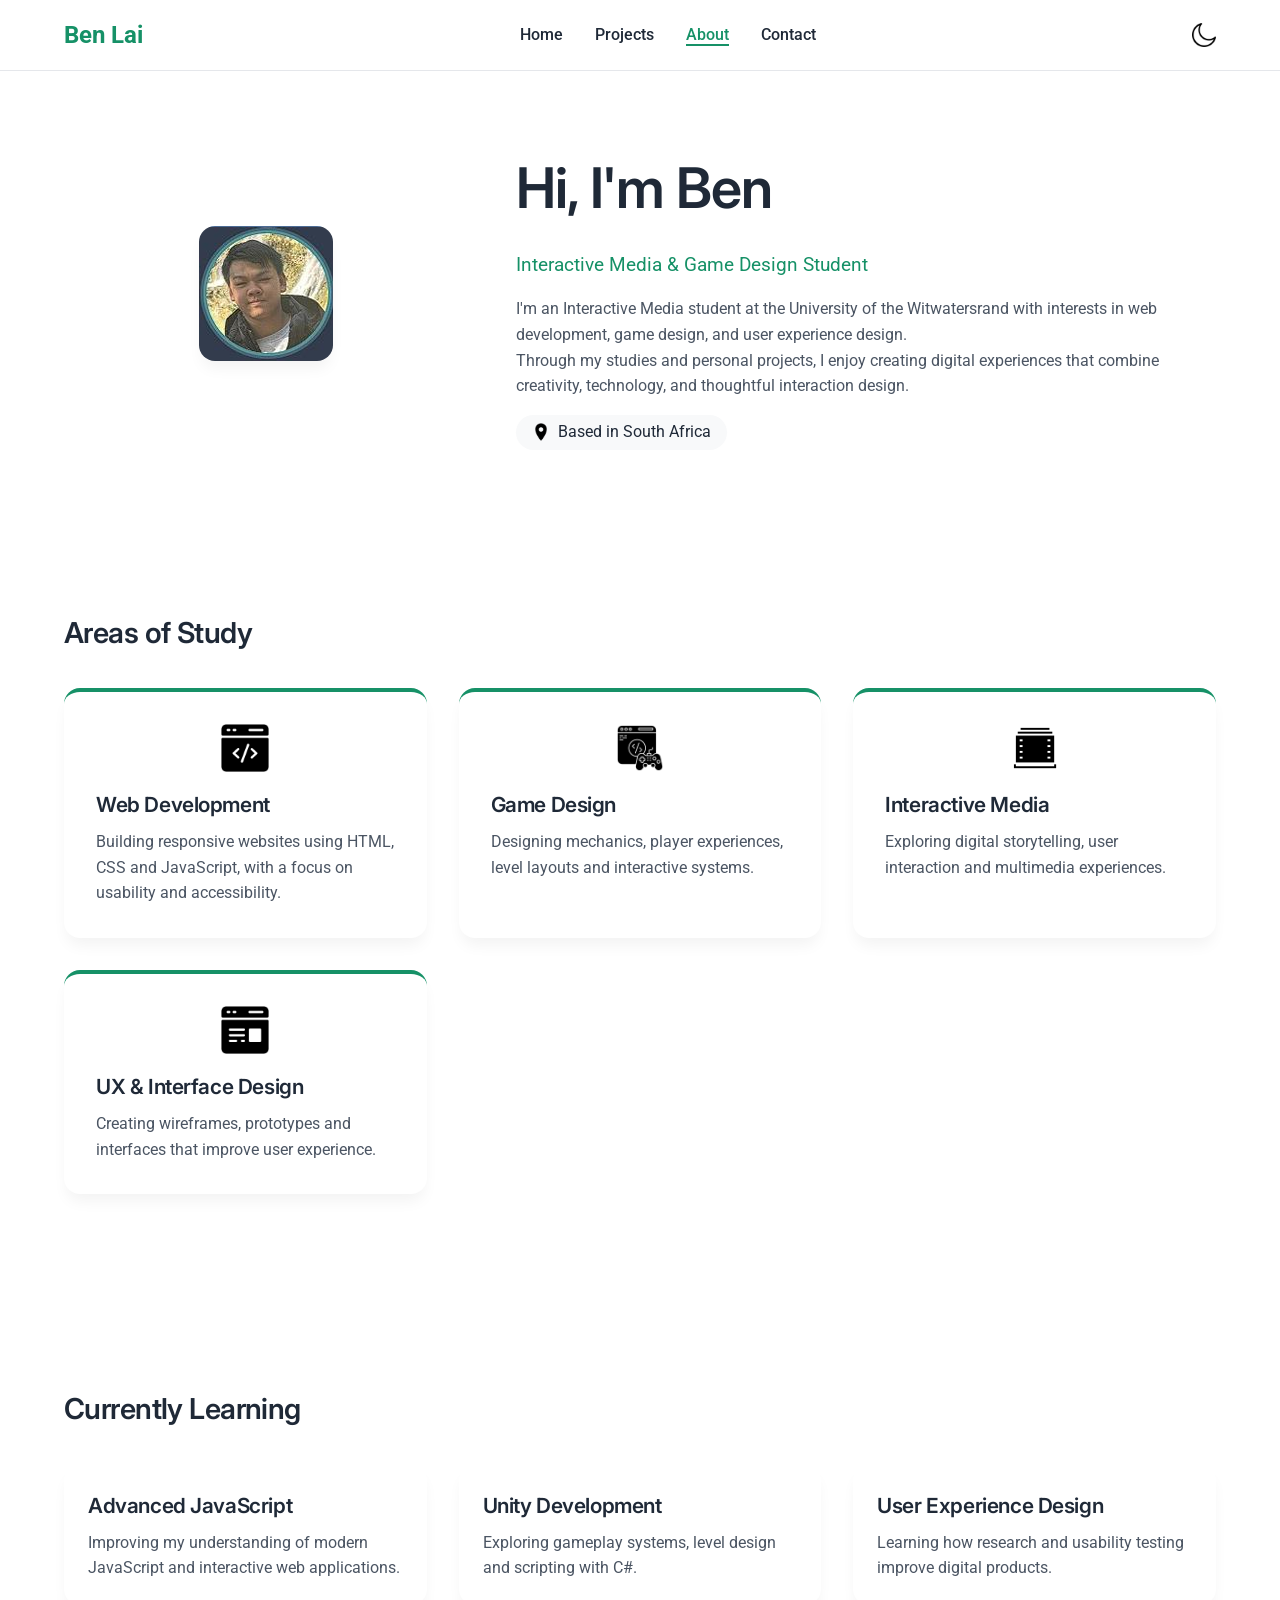
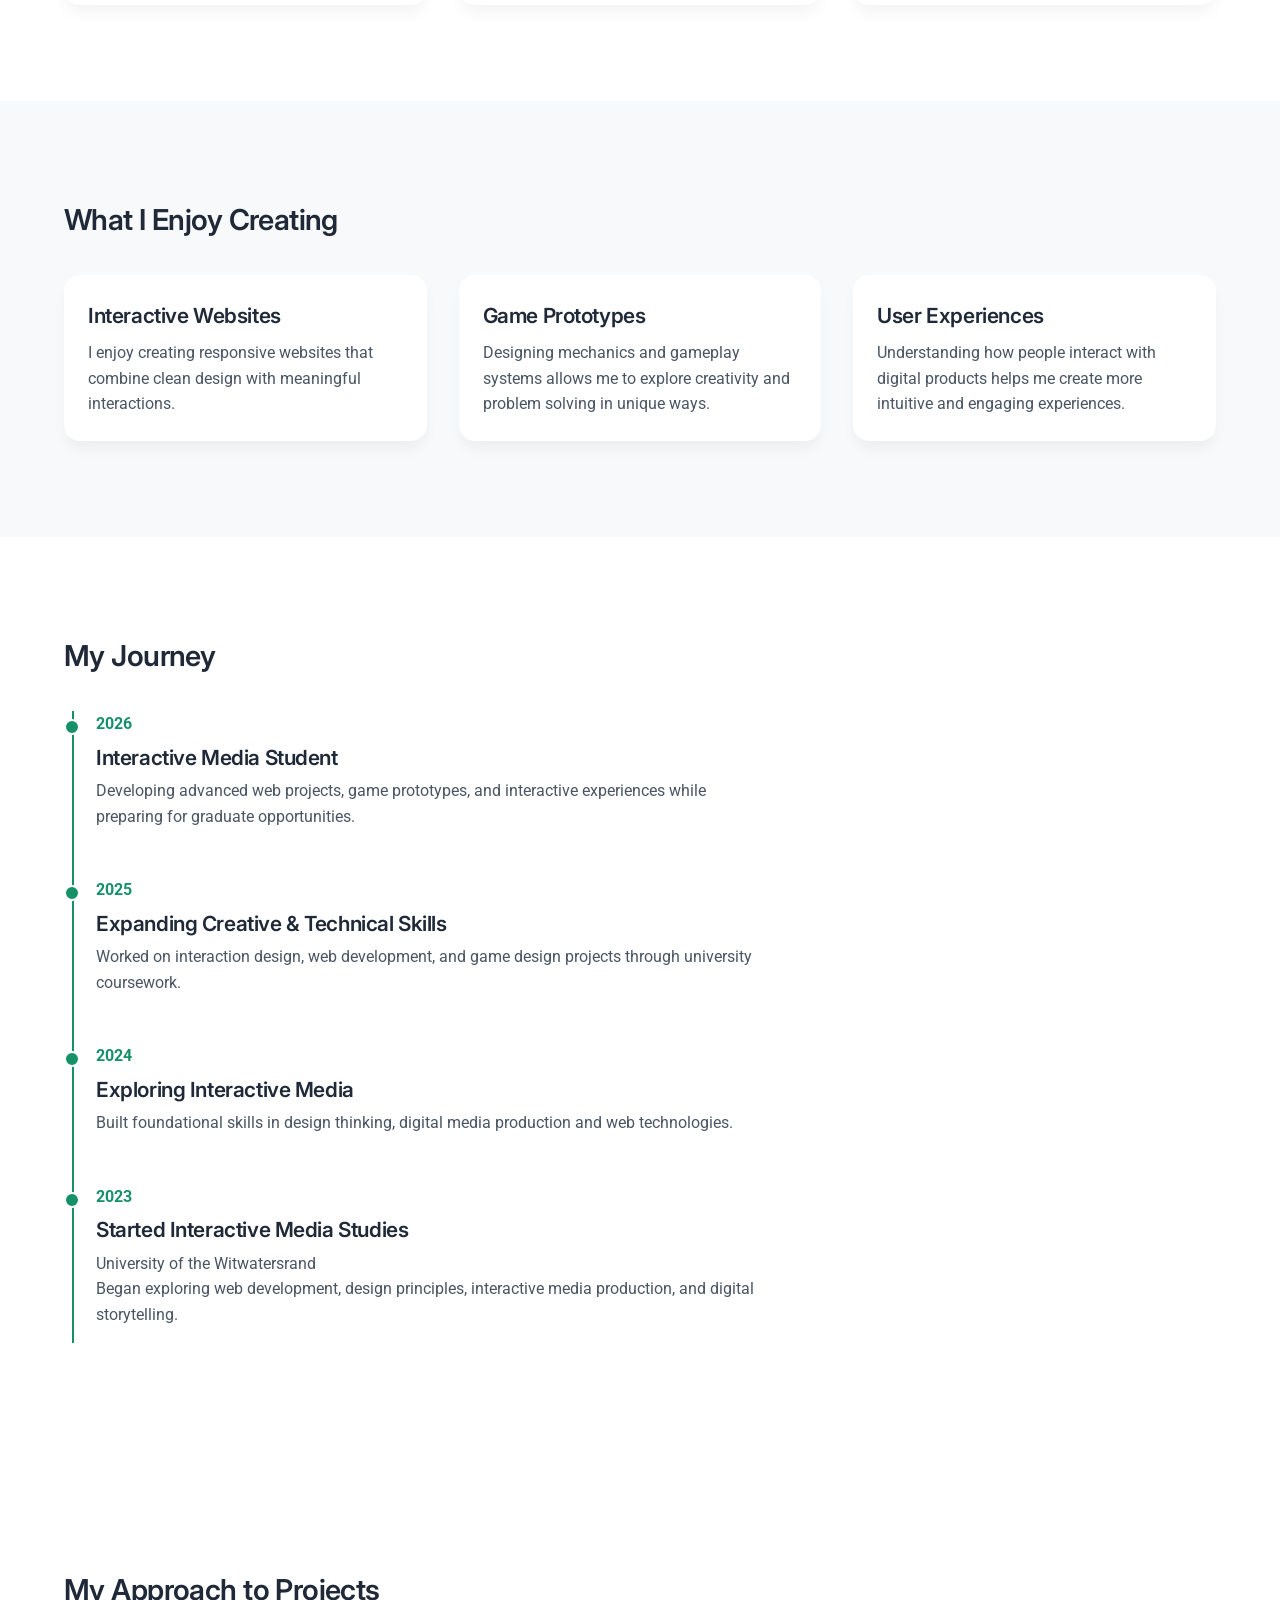
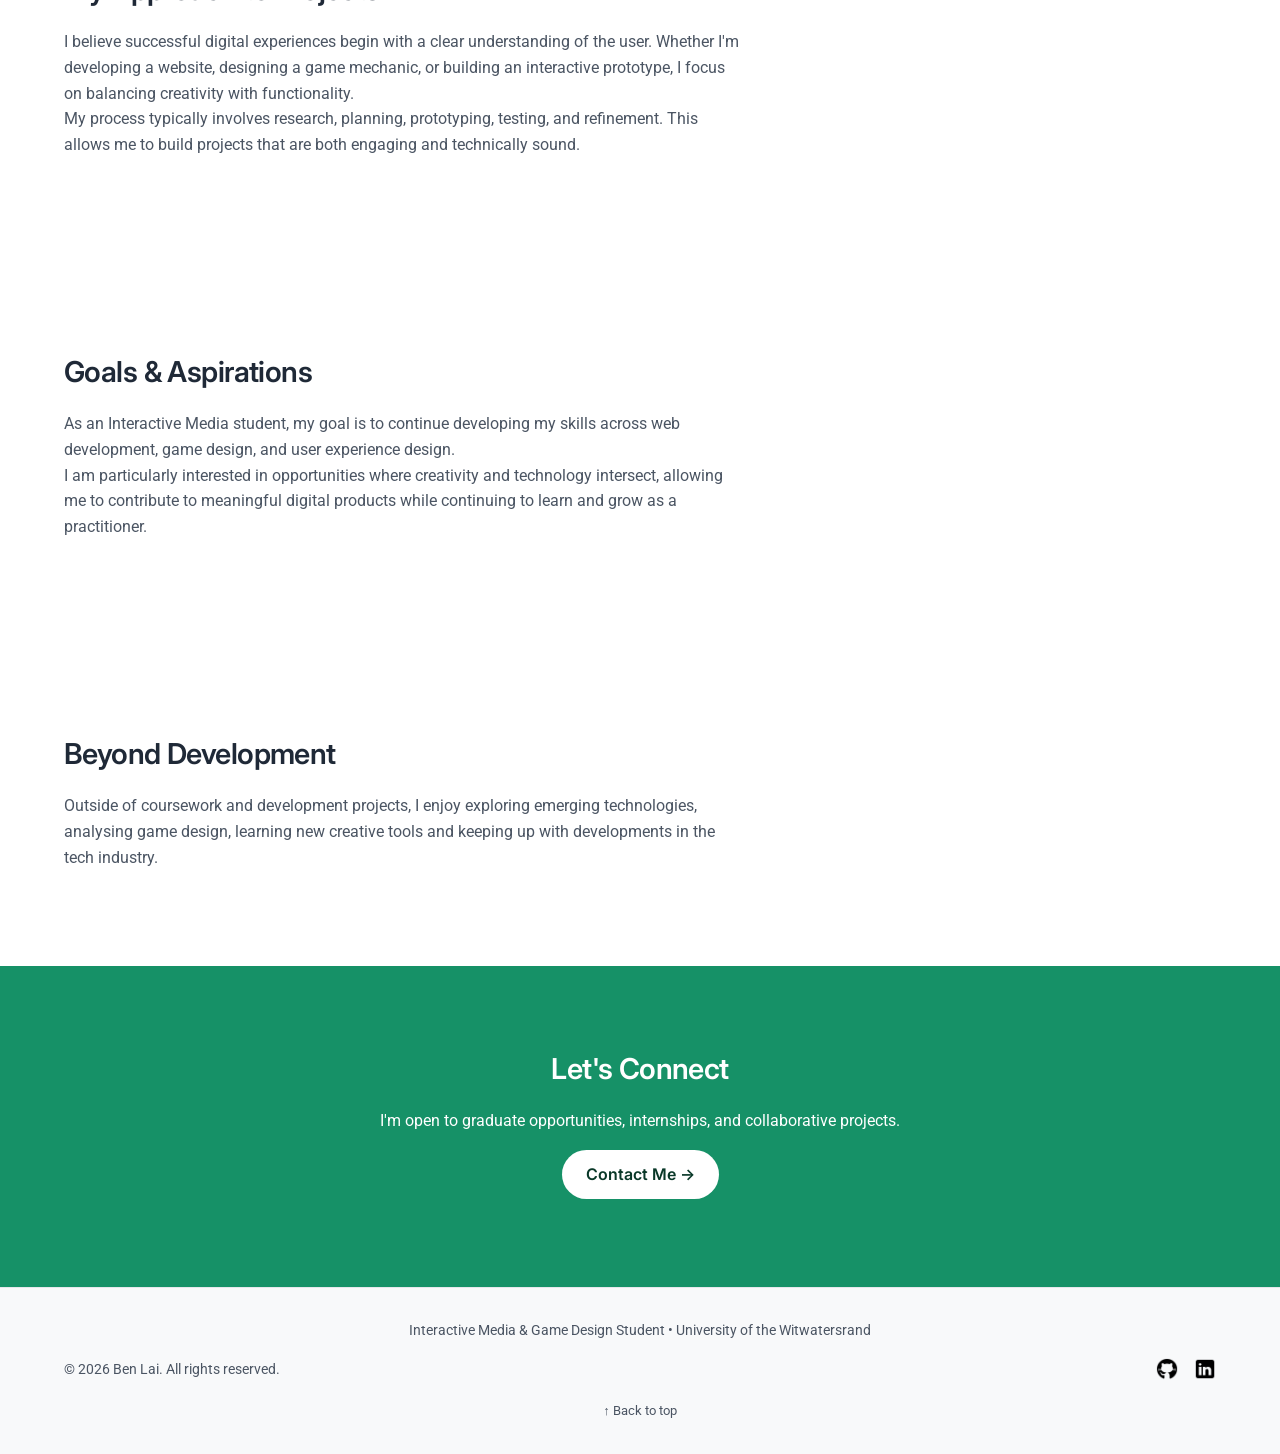
==== commit c2a70c2b: "relative path dont work well using functions now and change icons" ====
--- a/pages/about.html
+++ b/pages/about.html
@@ -15,9 +15,11 @@
     <link rel="stylesheet" href="../css/style.css" />
   </head>
   <body>
+    <!-- This empty div will be filled with the navigation bar by JavaScript -->
     <div id="nav-placeholder"></div>
 
     <main>
+      <!-- ABOUT HERO  -->
       <section class="about-hero">
         <div class="container">
           <div class="about-grid">
@@ -43,17 +45,30 @@
                 digital experiences that combine creativity, technology, and
                 thoughtful interaction design.
               </p>
-              <div class="location">📍 Based in South Africa</div>
-            </div>
-          </div>
-        </div>
-      </section>
-
+              <div class="location">
+                <img
+                  src="../assets/icons/location-icon.png"
+                  alt="Location icon"
+                  class="location-icon"
+                />
+                <span>Based in South Africa</span>
+              </div>
+            </div>
+          </div>
+        </div>
+      </section>
+
+      <!-- AREAS OF STUDY -->
       <section class="skills-detail">
         <div class="container">
           <h2>Areas of Study</h2>
           <div class="skills-grid">
             <article class="skill-card">
+              <img
+                src="../assets/icons/web-dev.png"
+                alt="Web Development icon"
+                class="skill-icon-img"
+              />
               <h3>Web Development</h3>
               <p>
                 Building responsive websites using HTML, CSS and JavaScript,
@@ -61,6 +76,11 @@
               </p>
             </article>
             <article class="skill-card">
+              <img
+                src="../assets/icons/game-dev.png"
+                alt="Game Design icon"
+                class="skill-icon-img"
+              />
               <h3>Game Design</h3>
               <p>
                 Designing mechanics, player experiences, level layouts and
@@ -68,6 +88,11 @@
               </p>
             </article>
             <article class="skill-card">
+              <img
+                src="../assets/icons/interactive-media.png"
+                alt="Interactive Media icon"
+                class="skill-icon-img"
+              />
               <h3>Interactive Media</h3>
               <p>
                 Exploring digital storytelling, user interaction and multimedia
@@ -75,6 +100,11 @@
               </p>
             </article>
             <article class="skill-card">
+              <img
+                src="../assets/icons/ui-ux.png"
+                alt="UX & Interface Design icon"
+                class="skill-icon-img"
+              />
               <h3>UX & Interface Design</h3>
               <p>
                 Creating wireframes, prototypes and interfaces that improve user
@@ -85,6 +115,7 @@
         </div>
       </section>
 
+      <!-- CURRENTLY LEARNING  -->
       <section class="currently-learning">
         <div class="container">
           <h2>Currently Learning</h2>
@@ -113,6 +144,7 @@
         </div>
       </section>
 
+      <!-- WHAT I ENJOY CREATING  -->
       <section class="creative-interests">
         <div class="container">
           <h2>What I Enjoy Creating</h2>
@@ -142,6 +174,7 @@
         </div>
       </section>
 
+      <!-- MY JOURNEY  -->
       <section class="timeline">
         <div class="container">
           <h2>My Journey</h2>
@@ -186,6 +219,7 @@
         </div>
       </section>
 
+      <!-- MY APPROACH  -->
       <section class="approach">
         <div class="container">
           <h2>My Approach to Projects</h2>
@@ -203,6 +237,7 @@
         </div>
       </section>
 
+      <!-- GOALS & ASPIRATIONS  -->
       <section class="career-goals">
         <div class="container">
           <h2>Goals & Aspirations</h2>
@@ -220,6 +255,7 @@
         </div>
       </section>
 
+      <!-- BEYOND DEVELOPMENT  -->
       <section class="beyond-code">
         <div class="container">
           <h2>Beyond Development</h2>
@@ -231,6 +267,7 @@
         </div>
       </section>
 
+      <!-- CALL TO ACTION  -->
       <section class="about-cta">
         <div class="container">
           <h2>Let's Connect</h2>
@@ -238,11 +275,12 @@
             I'm open to graduate opportunities, internships, and collaborative
             projects.
           </p>
-          <a href="../pages/contact.html" class="btn btn-primary">Contact Me →</a>
+          <a href="contact.html" class="btn btn-primary">Contact Me →</a>
         </div>
       </section>
     </main>
 
+    <!-- FOOTER  -->
     <footer>
       <div class="container">
         <div class="footer-info">
@@ -262,7 +300,7 @@
               aria-label="GitHub"
             >
               <img
-                src="../assets/images/icons8-github-50.png"
+                src="../assets/icons/github-icon.png"
                 alt="GitHub"
                 class="social-icon-img"
               />
@@ -274,7 +312,7 @@
               aria-label="LinkedIn"
             >
               <img
-                src="../assets/images/icons8-linkedin-50.png"
+                src="../assets/icons/linkedin-icon.png"
                 alt="LinkedIn"
                 class="social-icon-img"
               />
--- a/css/style.css
+++ b/css/style.css
@@ -38,9 +38,8 @@
   color: var(--text-primary);
   font-family: var(--font-body);
   line-height: 1.6;
-  transition:
-    background var(--transition),
-    color var(--transition);
+  transition: background var(--transition), color var(--transition);
+  padding-top: 80px;
 }
 
 .container {
@@ -49,7 +48,6 @@
   padding: 0 24px;
 }
 
-/* Typography readability */
 p {
   max-width: 75ch;
   color: var(--text-secondary);
@@ -59,17 +57,17 @@
   .container {
     padding: 0 16px;
   }
-}
-
-h1,
-h2,
-h3 {
+  body {
+    padding-top: 70px;
+  }
+}
+
+h1, h2, h3 {
   font-family: var(--font-heading);
   font-weight: 600;
   letter-spacing: -0.02em;
   color: var(--text-primary);
 }
-
 h1 {
   font-size: clamp(2rem, 5vw, 3.5rem);
   margin-bottom: 1rem;
@@ -93,10 +91,7 @@
 }
 
 /* Accessibility focus states */
-a:focus,
-button:focus,
-input:focus,
-textarea:focus {
+a:focus, button:focus, input:focus, textarea:focus {
   outline: 3px solid var(--primary);
   outline-offset: 2px;
 }
@@ -111,23 +106,10 @@
   backdrop-filter: blur(12px);
   border-bottom: 1px solid var(--border);
   padding: 1rem 0;
-  top: 0;
   z-index: 1000;
 }
-
 [data-theme="dark"] .main-nav {
   background: #252d32;
-}
-
-body {
-  padding-top: 80px;
-}
-
-/* On mobile, reduce padding */
-@media (max-width: 768px) {
-  body {
-    padding-top: 70px;
-  }
 }
 
 .nav-container {
@@ -155,19 +137,9 @@
   color: var(--primary);
   border-bottom: 2px solid var(--primary);
 }
-.theme-toggle {
-  background: none;
-  border: none;
-  font-size: 1.4rem;
-  cursor: pointer;
-  color: var(--text-primary);
-}
-
-/* ---------- BUTTONS (with shadow) ---------- */
-.btn,
-.btn-primary,
-.btn-secondary,
-.btn-outline {
+
+/* ---------- BUTTONS ---------- */
+.btn, .btn-primary, .btn-secondary, .btn-outline {
   position: relative;
   overflow: hidden;
   display: inline-block;
@@ -208,16 +180,12 @@
   color: var(--primary);
 }
 
-/* ---------- HERO (reduced height) ---------- */
+/* ---------- HERO SECTION ---------- */
 .hero {
   min-height: 90vh;
   display: flex;
   align-items: center;
-  background: linear-gradient(
-    135deg,
-    var(--bg-surface) 0%,
-    var(--bg-body) 100%
-  );
+  background: linear-gradient(135deg, var(--bg-surface) 0%, var(--bg-body) 100%);
   position: relative;
 }
 .hero .container {
@@ -261,19 +229,6 @@
   margin: 1rem 0;
   color: var(--text-secondary);
 }
-.tech-stack {
-  display: flex;
-  flex-wrap: wrap;
-  gap: 0.5rem;
-  margin-top: 1.5rem;
-}
-.tech-stack span {
-  background: var(--bg-surface);
-  border: 1px solid var(--border);
-  padding: 0.3rem 1rem;
-  border-radius: 30px;
-  font-size: 0.8rem;
-}
 .scroll-indicator {
   position: absolute;
   bottom: 2rem;
@@ -284,27 +239,46 @@
   font-size: 1.5rem;
 }
 @keyframes bounce {
-  0%,
-  100% {
-    transform: translateX(-50%) translateY(0);
-  }
-  50% {
-    transform: translateX(-50%) translateY(10px);
-  }
-}
-
-/* ---------- SKILLS & CARDS (with border-top) ---------- */
-.skills,
-.featured,
-.skills-detail,
-.timeline,
-.contact-section,
-.contact-intro,
-.availability,
-.faq,
-.about-cta,
-.projects-cta,
-.beyond-code {
+  0%, 100% { transform: translateX(-50%) translateY(0); }
+  50% { transform: translateX(-50%) translateY(10px); }
+}
+
+/* ---------- TECH STACK WITH LOGOS (Home & Projects) ---------- */
+.tech-stack {
+  display: flex;
+  flex-wrap: wrap;
+  justify-content: center;
+  gap: 1.5rem;
+  margin-top: 1.5rem;
+}
+.tech-item {
+  display: flex;
+  flex-direction: column;
+  align-items: center;
+  gap: 0.5rem;
+  min-width: 70px;
+}
+.tech-logo {
+  width: 32px;
+  height: 32px;
+  object-fit: contain;
+  transition: transform 0.2s ease;
+}
+.tech-logo:hover {
+  transform: translateY(-3px);
+}
+.tech-item span {
+  font-size: 0.8rem;
+  font-weight: 500;
+  color: var(--text-secondary);
+}
+[data-theme="dark"] .tech-logo {
+  filter: invert(1);
+}
+
+/* ---------- SKILLS & CARDS ---------- */
+.skills, .featured, .skills-detail, .timeline, .contact-section,
+.contact-intro, .availability, .faq, .about-cta, .projects-cta, .beyond-code {
   padding: var(--section-space) 0;
 }
 .skills-grid {
@@ -325,12 +299,24 @@
   transform: translateY(-8px);
   box-shadow: 0 20px 35px rgba(0, 0, 0, 0.08);
 }
-.skill-icon {
-  font-size: 2.5rem;
+.skill-icon-img {
+  width: 48px;
+  height: 48px;
+  object-fit: contain;
   margin-bottom: 1rem;
-}
-
-/* ---------- PROJECT GRID (polished cards) ---------- */
+  display: block;
+  margin-left: auto;
+  margin-right: auto;
+  transition: transform 0.2s ease;
+}
+.skill-icon-img:hover {
+  transform: scale(1.05);
+}
+[data-theme="dark"] .skill-icon-img {
+  filter: invert(1);
+}
+
+/* ---------- PROJECT GRID ---------- */
 .project-grid {
   display: grid;
   grid-template-columns: repeat(auto-fill, minmax(300px, 1fr));
@@ -361,14 +347,6 @@
   flex-direction: column;
   height: 100%;
 }
-.project-card h3 {
-  margin-bottom: 0.5rem;
-}
-.project-card p {
-  color: var(--text-secondary);
-  font-size: 0.9rem;
-  margin-bottom: 1rem;
-}
 .tech-tags {
   display: flex;
   flex-wrap: wrap;
@@ -425,7 +403,6 @@
   margin: 0 auto;
   color: var(--text-secondary);
 }
-
 .section-header {
   display: flex;
   justify-content: space-between;
@@ -434,6 +411,14 @@
 }
 .section-header h2 {
   margin-bottom: 0;
+}
+.section-label {
+  display: inline-block;
+  font-size: 0.85rem;
+  text-transform: uppercase;
+  letter-spacing: 0.1em;
+  color: var(--primary);
+  margin-bottom: 1rem;
 }
 
 /* ---------- ABOUT PAGE ---------- */
@@ -465,12 +450,23 @@
   margin-bottom: 1rem;
 }
 .location {
+  display: inline-flex;
+  align-items: center;
+  gap: 0.5rem;
   margin-top: 1rem;
-  display: inline-block;
   background: var(--bg-surface);
   padding: 0.3rem 1rem;
   border-radius: 30px;
 }
+.location-icon {
+  width: 18px;
+  height: 18px;
+  object-fit: contain;
+}
+[data-theme="dark"] .location-icon {
+  filter: invert(1);
+}
+
 .timeline-vertical {
   position: relative;
   margin-top: 2rem;
@@ -525,8 +521,7 @@
   margin-bottom: 0.4rem;
   font-weight: 500;
 }
-input,
-textarea {
+input, textarea {
   width: 100%;
   padding: 0.75rem;
   background: var(--bg-surface);
@@ -549,7 +544,22 @@
   margin-bottom: 1.5rem;
 }
 .info-icon {
-  font-size: 1.4rem;
+  display: flex;
+  align-items: center;
+  justify-content: center;
+  min-width: 40px;
+}
+.contact-icon {
+  width: 28px;
+  height: 28px;
+  object-fit: contain;
+  transition: transform 0.2s ease;
+}
+.contact-icon:hover {
+  transform: scale(1.05);
+}
+[data-theme="dark"] .contact-icon {
+  filter: invert(1);
 }
 .social-links {
   margin-top: 2rem;
@@ -561,44 +571,28 @@
 }
 
 /* ---------- CTA SECTIONS ---------- */
-.cta,
-.about-cta,
-.projects-cta,
-.contact-cta {
+.cta, .about-cta, .projects-cta, .contact-cta {
   background: var(--primary);
   text-align: center;
   padding: 5rem 0;
 }
-.cta h2,
-.cta p,
-.about-cta h2,
-.about-cta p,
-.projects-cta h2,
-.projects-cta p,
-.contact-cta h2,
-.contact-cta p {
+.cta h2, .cta p, .about-cta h2, .about-cta p,
+.projects-cta h2, .projects-cta p, .contact-cta h2, .contact-cta p {
   color: white;
 }
-.cta p,
-.about-cta p,
-.projects-cta p,
-.contact-cta p {
+.cta p, .about-cta p, .projects-cta p, .contact-cta p {
   margin-left: auto;
   margin-right: auto;
   text-align: center;
 }
-.cta .btn-light,
-.about-cta .btn-primary,
-.projects-cta .btn-primary,
-.contact-cta .btn-primary {
+.cta .btn-light, .about-cta .btn-primary,
+.projects-cta .btn-primary, .contact-cta .btn-primary {
   background: white;
   color: var(--primary-dark);
   margin-top: 1rem;
 }
-.cta .btn-light:hover,
-.about-cta .btn-primary:hover,
-.projects-cta .btn-primary:hover,
-.contact-cta .btn-primary:hover {
+.cta .btn-light:hover, .about-cta .btn-primary:hover,
+.projects-cta .btn-primary:hover, .contact-cta .btn-primary:hover {
   transform: translateY(-2px);
 }
 
@@ -608,7 +602,6 @@
   border-top: 1px solid var(--border);
   padding: 2rem 0;
 }
-
 .footer-row {
   display: flex;
   justify-content: space-between;
@@ -617,29 +610,35 @@
   gap: 1rem;
   margin-bottom: 1rem;
 }
-
 .footer-copyright {
   font-size: 0.9rem;
   color: var(--text-secondary);
 }
-
-.footer-social a {
-  margin-left: 1rem;
-  font-size: 0.9rem;
-  color: var(--text-secondary);
-  transition: color 0.2s;
-}
-.footer-social a:hover {
-  color: var(--primary);
-}
-
+.footer-social {
+  display: flex;
+  gap: 1rem;
+  align-items: center;
+}
+.social-icon-img {
+  width: 22px;
+  height: 22px;
+  display: block;
+  transition: transform 0.2s ease, opacity 0.2s ease;
+  filter: brightness(0.4);
+}
+.social-icon-img:hover {
+  transform: translateY(-2px);
+  opacity: 0.8;
+}
+[data-theme="dark"] .social-icon-img {
+  filter: invert(1);
+}
 .footer-info {
   text-align: center;
   font-size: 0.85rem;
   color: var(--text-secondary);
   margin-bottom: 1rem;
 }
-
 .footer-back {
   text-align: center;
 }
@@ -650,7 +649,8 @@
 .back-to-top:hover {
   color: var(--primary);
 }
-/* Mobile footer rearrangement for screens < 424px */
+
+/* Mobile footer rearrangement */
 @media (max-width: 423px) {
   footer .container {
     display: flex;
@@ -658,77 +658,93 @@
     gap: 1rem;
     text-align: center;
   }
-
-  .footer-info {
-    order: 1;
-    margin-bottom: 0;
-  }
-
-  .footer-row {
-    order: 2;
-    display: flex;
-    flex-direction: column;
-    gap: 0.5rem;
-    justify-content: center;
-  }
-
-  .footer-row .footer-social {
-    order: 1;
-  }
-
-  .footer-row .footer-copyright {
-    order: 2;
-  }
-
-  .footer-back {
-    order: 3;
-  }
-
-  /* Optional: keep social links inline */
-  .footer-social a {
-    margin: 0 0.75rem;
-  }
-}
-/* ---------- NEW SECTIONS (Home, Projects, About, Contact) ---------- */
-.about-preview,
-.current-focus,
-.academic-projects,
-.philosophy,
-.creative-interests,
-.currently-learning,
-.approach,
-.career-goals,
-.beyond-code,
-.contact-intro,
-.availability,
-.faq {
+  .footer-info { order: 1; margin-bottom: 0; }
+  .footer-row { order: 2; flex-direction: column; gap: 0.5rem; justify-content: center; }
+  .footer-row .footer-social { order: 1; }
+  .footer-row .footer-copyright { order: 2; }
+  .footer-back { order: 3; }
+  .footer-social a { margin: 0 0.75rem; }
+}
+
+/* ---------- THEME TOGGLE BUTTON  ---------- */
+.theme-toggle {
+  background: none;
+  border: none;
+  cursor: pointer;
+  padding: 0;
+  display: inline-flex;
+  align-items: center;
+  justify-content: center;
+}
+.theme-icon {
+  width: 24px;
+  height: 24px;
+  display: block;
+  transition: transform 0.2s ease;
+}
+.theme-icon:hover {
+  transform: scale(1.1);
+}
+[data-theme="dark"] .theme-icon {
+  filter: invert(1);
+}
+
+/* ---------- FLOATING BACK TO TOP BUTTON ---------- */
+.scroll-top-btn {
+  position: fixed;
+  bottom: 2rem;
+  right: 2rem;
+  width: 50px;
+  height: 50px;
+  border-radius: 50%;
+  background-color: var(--primary);
+  color: white;
+  border: none;
+  font-size: 1.8rem;
+  font-weight: bold;
+  cursor: pointer;
+  display: flex;
+  align-items: center;
+  justify-content: center;
+  box-shadow: 0 4px 12px rgba(0, 0, 0, 0.2);
+  transition: all 0.3s ease;
+  z-index: 1100;
+  opacity: 0.9;
+}
+.scroll-top-btn:hover {
+  background-color: var(--primary-dark);
+  transform: translateY(-4px);
+  opacity: 1;
+}
+@media (max-width: 768px) {
+  .scroll-top-btn {
+    width: 44px;
+    height: 44px;
+    font-size: 1.5rem;
+    bottom: 1.5rem;
+    right: 1.5rem;
+  }
+}
+
+/* ---------- ADDITIONAL SECTION PATTERNS  ---------- */
+.about-preview, .current-focus, .academic-projects, .philosophy,
+.creative-interests, .currently-learning, .approach, .career-goals,
+.beyond-code, .contact-intro, .availability, .faq {
   padding: var(--section-space) 0;
 }
-.about-preview,
-.creative-interests,
-.contact-intro,
-.faq,
-.current-focus {
+.about-preview, .creative-interests, .contact-intro, .faq, .current-focus {
   background: var(--bg-surface);
 }
-.focus-grid,
-.project-highlights,
-.interest-grid,
-.interests-grid,
-.categories-grid,
-.process-grid,
-.future-grid {
+
+.focus-grid, .project-highlights, .interest-grid, .interests-grid,
+.categories-grid, .process-grid, .future-grid {
   display: grid;
   grid-template-columns: repeat(auto-fit, minmax(240px, 1fr));
   gap: 2rem;
   margin-top: 2rem;
 }
-.focus-grid article,
-.project-highlights article,
-.interest-grid article,
-.interests-grid article,
-.categories-grid article,
-.process-grid article,
+.focus-grid article, .project-highlights article, .interest-grid article,
+.interests-grid article, .categories-grid article, .process-grid article,
 .future-grid article {
   background: var(--bg-card);
   padding: 1.5rem;
@@ -736,23 +752,13 @@
   box-shadow: var(--shadow);
   transition: all 0.3s ease;
 }
-.focus-grid article:hover,
-.project-highlights article:hover,
-.interest-grid article:hover,
-.interests-grid article:hover,
-.categories-grid article:hover,
-.process-grid article:hover,
+.focus-grid article:hover, .project-highlights article:hover,
+.interest-grid article:hover, .interests-grid article:hover,
+.categories-grid article:hover, .process-grid article:hover,
 .future-grid article:hover {
   transform: translateY(-4px);
 }
-.section-label {
-  display: inline-block;
-  font-size: 0.85rem;
-  text-transform: uppercase;
-  letter-spacing: 0.1em;
-  color: var(--primary);
-  margin-bottom: 1rem;
-}
+
 .featured-project {
   padding: 5rem 0;
   background: var(--bg-surface);
@@ -780,6 +786,7 @@
   border-radius: 1rem;
   box-shadow: var(--shadow);
 }
+
 .technologies {
   padding: 5rem 0;
   background: var(--bg-surface);
@@ -802,6 +809,7 @@
   border-color: var(--primary);
   color: var(--primary);
 }
+
 .faq details {
   background: var(--bg-card);
   border: 1px solid var(--border);
@@ -819,172 +827,7 @@
   padding-left: 1rem;
 }
 
-/* ---------- RESPONSIVE ---------- */
-@media (max-width: 768px) {
-  .skills-grid,
-  .focus-grid,
-  .project-highlights,
-  .interest-grid,
-  .interests-grid,
-  .categories-grid,
-  .process-grid,
-  .future-grid 
-  
-  {
-    grid-template-columns: 1fr;
-    
-  }
-  .contact-grid {
-    grid-template-columns: 1fr;
-  }
-  .nav-links {
-    gap: 1rem;
-    flex-wrap: wrap;
-    justify-content: center;
-  }
-  .section-header {
-    flex-direction: column;
-    text-align: center;
-  }
-  .view-all {
-    display: none;
-  }
-  .mobile-view-all {
-    display: block;
-    text-align: center;
-    margin-top: 2rem;
-  }
-  .featured-content {
-    flex-direction: column;
-  }
-  .skills,
-  .featured,
-  .skills-detail,
-  .timeline,
-  .contact-section,
-  .contact-intro,
-  .availability,
-  .faq,
-  .about-cta,
-  .projects-cta,
-  .beyond-code {
-    padding: var(--section-space-small) 0;
-  }
-  .page-header {
-    padding: 5rem 0 2rem;
-  }
-  .about-hero {
-    padding: 2rem 0;
-  }
-  .about-grid {
-    flex-direction: column;
-    text-align: center;
-    gap: 1.5rem;
-  }
-  .about-image {
-    order: 1;
-  }
-  .about-image img {
-    max-width: 180px;
-    width: 70%;
-    margin: 0 auto;
-  }
-  .about-text {
-    order: 2;
-    max-width: 100%;
-  }
-  .about-text h1 {
-    font-size: 1.8rem;
-    margin-bottom: 0.5rem;
-  }
-  .about-tagline {
-    font-size: 1rem;
-    margin-bottom: 0.75rem;
-  }
-  .about-text p {
-    font-size: 0.9rem;
-    line-height: 1.5;
-    margin-bottom: 0.75rem;
-  }
-  .location {
-    display: inline-block;
-    margin-top: 0.5rem;
-    font-size: 0.85rem;
-  }
-}
-@media (min-width: 769px) {
-  .mobile-view-all {
-    display: none;
-  }
-}
-
-/* Mobile hero improvements */
-@media (max-width: 768px) {
-  .hero {
-    min-height: auto;
-    padding: 6rem 0 4rem;
-  }
-
-  .hero .container {
-    flex-direction: column;
-    text-align: center;
-    gap: 2rem;
-  }
-
-  .hero-content {
-    order: 2;
-  }
-
-  .hero-image {
-    order: 1;
-    margin-bottom: 1rem;
-  }
-
-  .hero-image img {
-    max-width: 80%;
-    margin: 0 auto;
-  }
-
-  .hero-badge {
-    font-size: 0.75rem;
-  }
-
-  h1 {
-    font-size: 2rem;
-  }
-
-  .hero-subtitle {
-    font-size: 1.2rem;
-  }
-
-  .hero-description {
-    font-size: 1rem;
-    margin: 1rem 0;
-  }
-
-  .hero-buttons {
-    display: flex;
-    flex-direction: column;
-    gap: 0.8rem;
-    align-items: center;
-  }
-
-  .hero-buttons .btn {
-    width: 80%;
-    text-align: center;
-  }
-
-  .tech-stack {
-    justify-content: center;
-    gap: 0.5rem;
-  }
-
-  .scroll-indicator {
-    display: none; /* hides bouncing arrow on mobile */
-  }
-}
-
-/* ---------- MOBILE MENU STYLES ---------- */
+/* ---------- MOBILE MENU  ---------- */
 .hamburger {
   display: none;
   flex-direction: column;
@@ -997,24 +840,20 @@
   padding: 0;
   z-index: 1100;
 }
-
 .hamburger-line {
   width: 100%;
   height: 2px;
   background: var(--text-primary);
   transition: all 0.3s ease;
 }
-
 .nav-actions {
   display: flex;
   align-items: center;
   gap: 1rem;
 }
-
 .desktop-nav {
   display: flex;
 }
-
 .mobile-menu {
   position: fixed;
   top: 0;
@@ -1028,17 +867,14 @@
   z-index: 1050;
   transition: right 0.3s ease;
   padding: 5rem 2rem 2rem;
-  /* Remove overflow-y: auto */
   overflow-y: visible;
   display: flex;
   flex-direction: column;
   justify-content: flex-start;
 }
-
 .mobile-menu.open {
   right: 0;
 }
-
 .mobile-nav-links {
   list-style: none;
   display: flex;
@@ -1047,7 +883,6 @@
   margin: 0;
   padding: 0;
 }
-
 .mobile-nav-links a {
   font-size: 1.2rem;
   font-weight: 500;
@@ -1055,17 +890,12 @@
   display: block;
   padding: 0.5rem 0;
 }
-
 .mobile-nav-links a.active {
   color: var(--primary);
 }
-
-/* Prevent body scroll when menu open, but menu itself doesn't scroll */
 body.menu-open {
   overflow: hidden;
 }
-
-/* Responsive: show hamburger and hide desktop nav on mobile */
 @media (max-width: 768px) {
   .desktop-nav {
     display: none;
@@ -1074,8 +904,6 @@
     display: flex;
   }
 }
-
-/* Small screens adjustment */
 @media (max-width: 480px) {
   .mobile-menu {
     width: 85%;
@@ -1085,82 +913,135 @@
     gap: 1.2rem;
   }
 }
-/* Floating Back to Top Button */
-.scroll-top-btn {
-  position: fixed;
-  bottom: 2rem;
-  right: 2rem;
-  width: 50px;
-  height: 50px;
-  border-radius: 50%;
-  background-color: var(--primary);
-  color: white;
-  border: none;
-  font-size: 1.8rem;
-  font-weight: bold;
-  cursor: pointer;
-  display: flex;
-  align-items: center;
-  justify-content: center;
-  box-shadow: 0 4px 12px rgba(0, 0, 0, 0.2);
-  transition: all 0.3s ease;
-  z-index: 1100;
-  opacity: 0.9;
-}
-
-.scroll-top-btn:hover {
-  background-color: var(--primary-dark);
-  transform: translateY(-4px);
-  opacity: 1;
-}
-
-/* On mobile, adjust size and position */
+
+/* ---------- RESPONSIVE (global) ---------- */
 @media (max-width: 768px) {
-  .scroll-top-btn {
-    width: 44px;
-    height: 44px;
-    font-size: 1.5rem;
-    bottom: 1.5rem;
-    right: 1.5rem;
-  }
-}
-
-.footer-social {
-  display: flex;
-  gap: 1rem;
-  align-items: center;
-}
-
-.social-icon-img {
-  width: 22px;
-  height: 22px;
-  display: block;
-  transition:
-    transform 0.2s ease,
-    opacity 0.2s ease;
-  filter: brightness(
-    0.4
-  ); /* makes dark icons look like muted text – optional */
-}
-
-.social-icon-img:hover {
-  transform: translateY(-2px);
-  opacity: 0.8;
-}
-
-/* For dark mode, you might want to invert or adjust brightness */
-[data-theme="dark"] .social-icon-img {
-  filter: brightness(1.2);
-}
-
-/* Larger social icons for the "Connect With Me" section */
-.contact-info .social-links .social-icon-img {
-  width: 36px;
-  height: 36px;
-  transition: transform 0.2s ease;
-}
-
-.contact-info .social-links .social-icon-img:hover {
-  transform: scale(1.1);
-}
-
+  .skills-grid, .focus-grid, .project-highlights, .interest-grid,
+  .interests-grid, .categories-grid, .process-grid, .future-grid {
+    grid-template-columns: 1fr;
+  }
+  .contact-grid {
+    grid-template-columns: 1fr;
+  }
+  .nav-links {
+    gap: 1rem;
+    flex-wrap: wrap;
+    justify-content: center;
+  }
+  .section-header {
+    flex-direction: column;
+    text-align: center;
+  }
+  .view-all {
+    display: none;
+  }
+  .mobile-view-all {
+    display: block;
+    text-align: center;
+    margin-top: 2rem;
+  }
+  .featured-content {
+    flex-direction: column;
+  }
+  .skills, .featured, .skills-detail, .timeline, .contact-section,
+  .contact-intro, .availability, .faq, .about-cta, .projects-cta, .beyond-code {
+    padding: var(--section-space-small) 0;
+  }
+  .page-header {
+    padding: 5rem 0 2rem;
+  }
+  .about-hero {
+    padding: 2rem 0;
+  }
+  .about-grid {
+    flex-direction: column;
+    text-align: center;
+    gap: 1.5rem;
+  }
+  .about-image {
+    order: 1;
+  }
+  .about-image img {
+    max-width: 180px;
+    width: 70%;
+    margin: 0 auto;
+  }
+  .about-text {
+    order: 2;
+    max-width: 100%;
+  }
+  .about-text h1 {
+    font-size: 1.8rem;
+    margin-bottom: 0.5rem;
+  }
+  .about-tagline {
+    font-size: 1rem;
+    margin-bottom: 0.75rem;
+  }
+  .about-text p {
+    font-size: 0.9rem;
+    line-height: 1.5;
+    margin-bottom: 0.75rem;
+  }
+  .location {
+    display: inline-flex;
+    margin-top: 0.5rem;
+    font-size: 0.85rem;
+  }
+  /* Mobile hero specific */
+  .hero {
+    min-height: auto;
+    padding: 6rem 0 4rem;
+  }
+  .hero .container {
+    flex-direction: column;
+    text-align: center;
+    gap: 2rem;
+  }
+  .hero-content {
+    order: 2;
+  }
+  .hero-image {
+    order: 1;
+    margin-bottom: 1rem;
+  }
+  .hero-image img {
+    max-width: 80%;
+    margin: 0 auto;
+  }
+  .hero-badge {
+    font-size: 0.75rem;
+  }
+  h1 {
+    font-size: 2rem;
+  }
+  .hero-subtitle {
+    font-size: 1.2rem;
+  }
+  .hero-description {
+    font-size: 1rem;
+    margin: 1rem 0;
+  }
+  .hero-buttons {
+    display: flex;
+    flex-direction: column;
+    gap: 0.8rem;
+    align-items: center;
+  }
+  .hero-buttons .btn {
+    width: 80%;
+    text-align: center;
+  }
+  .tech-stack {
+    justify-content: center;
+    gap: 1rem;
+  }
+  .scroll-indicator {
+    display: none;
+  }
+}
+@media (min-width: 769px) {
+  .mobile-view-all {
+    display: none;
+  }
+}
